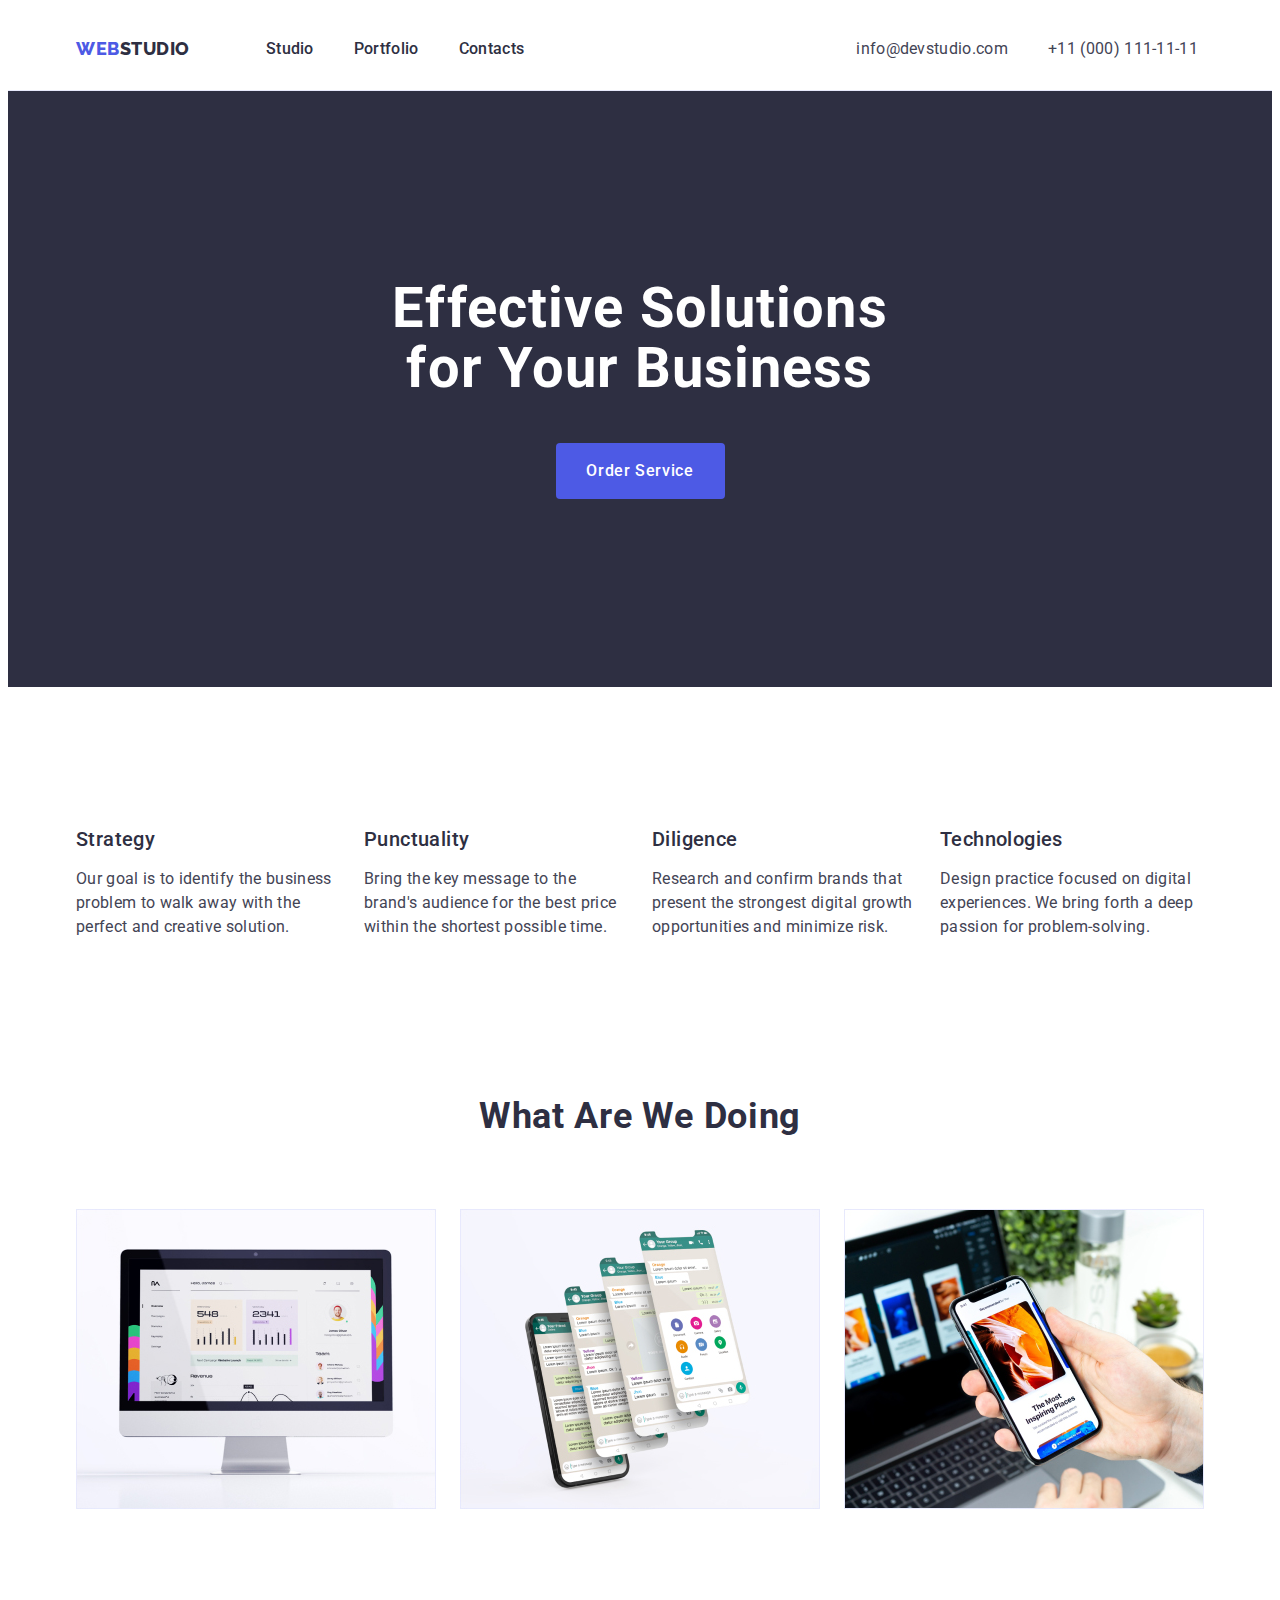
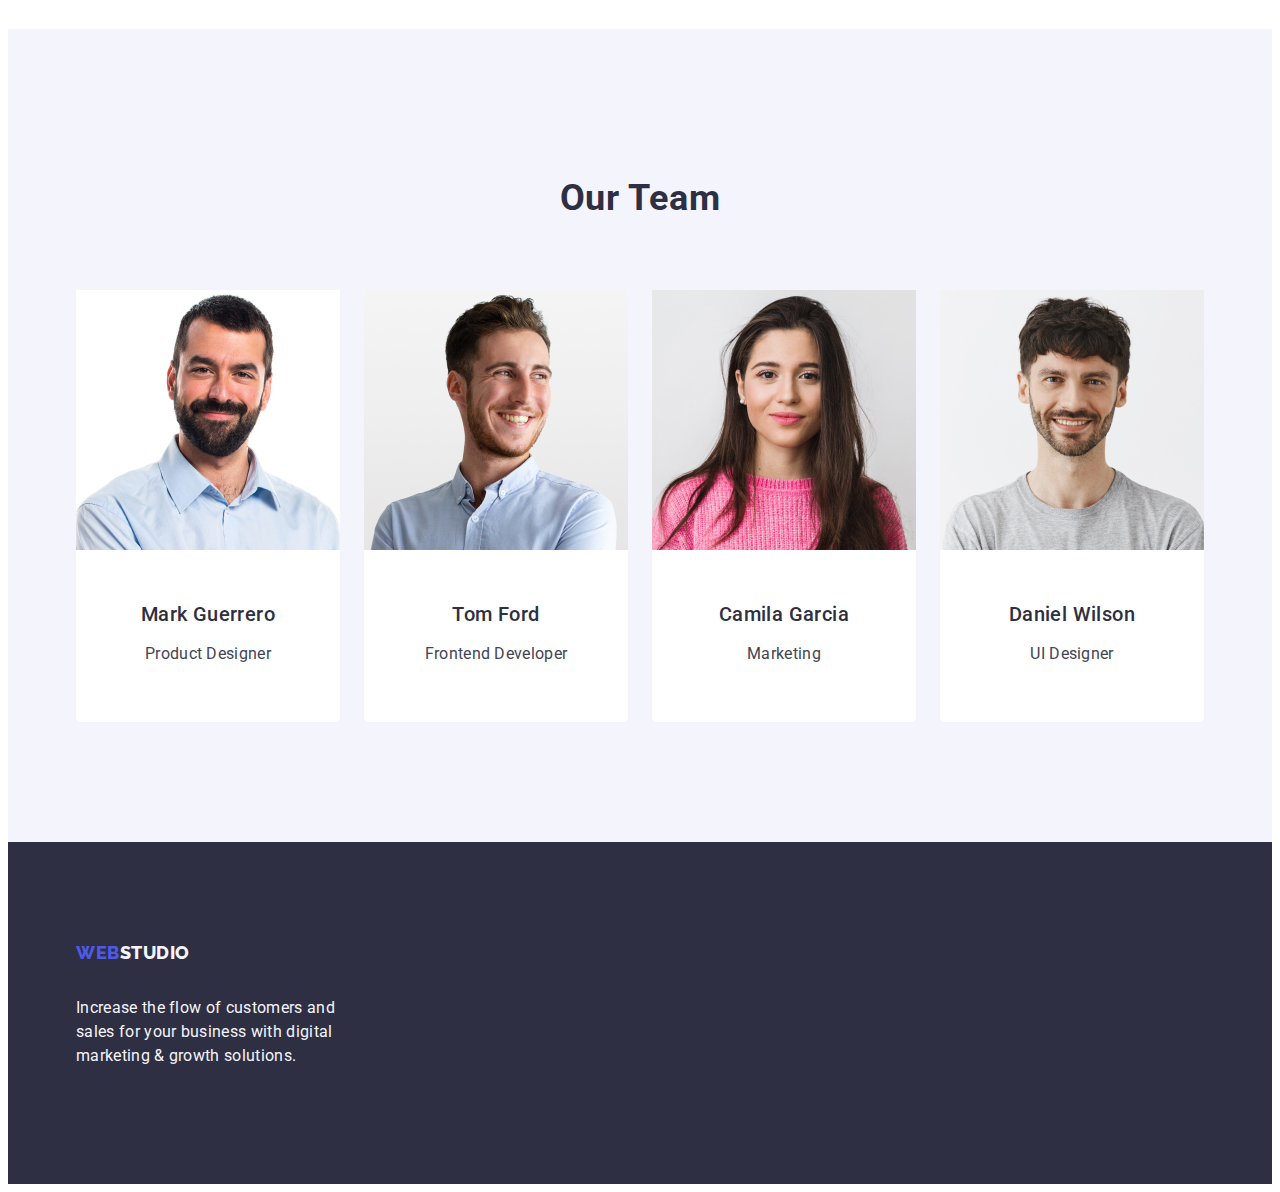
==== index.html @ da015b09 "go" ====
<!DOCTYPE html>
<html lang="en">
  <head>
    <link
      rel="stylesheet"
      href="https://cdnjs.cloudflare.com/ajax/libs/modern-normalize/2.0.0/modern-normalize.min.css"
      integrity="sha512-4xo8blKMVCiXpTaLzQSLSw3KFOVPWhm/TRtuPVc4WG6kUgjH6J03IBuG7JZPkcWMxJ5huwaBpOpnwYElP/m6wg=="
      crossorigin="anonymous"
      referrerpolicy="no-referrer"
    />
    <link rel="preconnect" href="https://fonts.googleapis.com" />
    <link rel="preconnect" href="https://fonts.gstatic.com" crossorigin />
    <link
      href="https://fonts.googleapis.com/css2?family=Raleway:wght@800&family=Roboto:ital,wght@0,100;0,300;0,400;0,500;0,700;0,900;1,100;1,300;1,400;1,500;1,700;1,900&display=swap"
      rel="stylesheet"
    />
    <meta charset="UTF-8" />
    <meta name="viewport" content="width=device-width, initial-scale=1.0" />
    <title>WebStudio</title>
    <link rel="stylesheet" href="./css/styles.css" />
  </head>
  <body>
    <header class="container-header">
      <div class="container-header-div container">
        <nav class="container-title-header list">
          <a
            class="container-link-a link-a link"
            href="./index.html"
            title="WebStudio"
            >Web<span class="link-s">Studio</span></a
          >
          <ul class="container-link-header list">
            <li class="container-link-s link-s">
              <a class="list-s link" href="./index.html">Studio</a>
            </li>
            <li class="container-link-s link-s">
              <a class="list-s link" href="./portfolio.html">Portfolio</a>
            </li>
            <li class="container-link-s link-s">
              <a class="list-s link" href="">Contacts</a>
            </li>
          </ul>
        </nav>
        <address class="contacts">
          <ul class="container-address list">
            <li class="container-contacts">
              <a class="contacts link" href="mailto:info@devstudio.com"
                >info@devstudio.com</a
              >
            </li>
            <li class="container-contacts">
              <a class="contacts link" href="tel:+110001111111"
                >+11 (000) 111-11-11</a
              >
            </li>
          </ul>
        </address>
      </div>
    </header>

    <main>
      <section class="container-slogan-section">
        <div class="container-slogan container">
          <h1 class="container-slogan-text heading">
            Effective Solutions for Your Business
          </h1>
          <button class="container-button button-index" type="button">
            Order Service
          </button>
        </div>
      </section>
      <section class="container-advantages">
        <div class="container">
          <h2 class="title-h visually-hidden">advantages</h2>
          <ul class="container-list list">
            <li class="container-list-li text">
              <h3 class="container-list-title title-h">Strategy</h3>
              <p class="container-list-title text">
                Our goal is to identify the business problem to walk away with
                the perfect and creative solution.
              </p>
            </li>
            <li class="container-list-li text">
              <h3 class="container-list-title title-h">Punctuality</h3>
              <p class="container-list-title text">
                Bring the key message to the brand's audience for the best price
                within the shortest possible time.
              </p>
            </li>
            <li class="container-list-li text">
              <h3 class="container-list-title title-h">Diligence</h3>
              <p class="container-list-title text">
                Research and confirm brands that present the strongest digital
                growth opportunities and minimize risk.
              </p>
            </li>
            <li class="container-list-li text">
              <h3 class="container-list-title title-h">Technologies</h3>
              <p class="container-list-title text">
                Design practice focused on digital experiences. We bring forth a
                deep passion for problem-solving.
              </p>
            </li>
          </ul>
        </div>
      </section>

      <section class="container-doing">
        <div class="container">
          <h2 class="container-caption caption">What are we doing</h2>
          <ul class="container-img list">
            <li class="mini-container-img">
              <img
                src="./images/img-1.jpg"
                alt="graphics computer"
                width="360"
                height="300"
              />
            </li>
            <li class="mini-container-img">
              <img
                src="./images/img-2.jpg"
                alt="messages"
                width="360"
                height="300"
              />
            </li>
            <li class="mini-container-img">
              <img
                src="./images/img-3.jpg"
                alt="the most inspiring places"
                width="360"
                height="300"
              />
            </li>
          </ul>
        </div>
      </section>

      <section class="container-our-teame our-team">
        <div class="container">
          <h2 class="container-caption-team caption">Our Team</h2>
          <ul class="container-img-our-team list">
            <li class="container-pic pic">
              <img
                src="./images/img11.jpg"
                alt="Mark Guerrero
                Product Designer"
                width="264"
                height="260"
              />
              <div class="container-name-work">
                <h3 class="title-h">Mark Guerrero</h3>
                <p class="text">Product Designer</p>
              </div>
            </li>
            <li class="container-pic pic">
              <img
                src="./images/img22.jpg"
                alt="Tom Ford
                Frontend Developer"
                width="264"
                height="260"
              />
              <div class="container-name-work">
                <h3 class="title-h">Tom Ford</h3>
                <p class="text">Frontend Developer</p>
              </div>
            </li>
            <li class="container-pic pic">
              <img
                src="./images/img33.jpg"
                alt="Camila Garcia
                Marketing"
                width="264"
                height="260"
              />
              <div class="container-name-work">
                <h3 class="title-h">Camila Garcia</h3>
                <p class="text">Marketing</p>
              </div>
            </li>
            <li class="container-pic pic">
              <img
                src="./images/img44.jpg"
                alt="Daniel Wilson
                  UI Designer"
                width="264"
                height="260"
              />
              <div class="container-name-work">
                <h3 class="title-h">Daniel Wilson</h3>
                <p class="text">UI Designer</p>
              </div>
            </li>
          </ul>
        </div>
      </section>
    </main>

    <footer class="container-footer footer">
      <div class="container">
        <a
          class="container-footer-title link-a link"
          href="./index.html"
          title="WebStudio"
          >Web<span class="link-footer">Studio</span></a
        >
        <p class="container-footer-text footer-text">
          Increase the flow of customers and sales for your business with
          digital marketing & growth solutions.
        </p>
      </div>
    </footer>
  </body>
</html>
---- css/styles.css ----
*,
*::before,
*::after {
  box-sizing: border-box;
}

:root {
  --brand-color: #404bbf;
  --primary-white-color: #ffffff;
  --body-color: #434455;
  --classic-background-color: #f4f4fd;
  --footer-color: #2e2f42;
  --button-color: #4d5ae5;
}
body {
  --primary-font: "Roboto", sans-serif;
  --title-font: "Raleway", sans-serif;
  color: var(--body-color);
  background-color: var(--primary-white-color);
  font-family: var(--primary-font);
}
.visually-hidden {
  position: absolute;
  width: 1px;
  height: 1px;
  margin: -1px;
  border: 0;
  padding: 0;
  white-space: nowrap;
  clip-path: inset(100%);
  clip: rect(0 0 0 0);
  overflow: hidden;
}
.heading .title-h .text .caption .footer-text {
  margin: 0;
}
.list {
  margin: 0;
  padding-left: 0;
  display: flex;
}
img {
  display: block;
  max-width: 100%;
  height: auto;
}
.container {
  max-width: 1158px;
  padding: 0 15px;
  margin: 0 auto;
}
/* HEADER */

.container-header {
  border-bottom: 1px solid #e7e9fc;
}

.container-header-div {
  display: flex;
  align-items: center;
  width: 1158px;
  margin: 0 auto;
  padding: 0 15px;
}

.container-link-header {
  display: flex;
  justify-content: space-between;
  gap: 40px;
}

.container-link-s {
  padding: 24px 0;
  display: flex;
  gap: 40px;
}

.container-title-header {
  display: flex;
  padding: 5px 0;
  align-items: center;
  margin-right: 332px;
}

.container-link-a {
  margin-right: 76px;
}

.container-contacts {
}

.container-address {
  display: flex;
  gap: 40px;
}

.list {
  list-style: none;
}
.link {
  text-decoration: none;
}
.link-a {
  font-family: var(--title-font);
  color: var(--button-color);
  font-size: 18px;
  font-weight: 800;
  letter-spacing: 0.03em;
  line-height: 1.17;
  text-transform: uppercase;
}

.link-s {
  color: var(--footer-color);
  font-size: 18px;
  font-weight: 800;
  line-height: 1.17;
  letter-spacing: 0.03em;
}

.link-a:hover {
  color: var(--brand-color);
}
.link-a:focus {
  color: var(--brand-color);
}

.list-s {
  color: var(--footer-color);
  font-size: 16px;
  font-weight: 500;
  line-height: 1.5;
  letter-spacing: 0.02em;
}
.list-s:hover {
  color: var(--brand-color);
  text-decoration: underline;
}
.list-s:focus {
  color: var(--brand-color);
}
.list-s:active {
  color: var(--brand-color);
  text-decoration: underline;
}
.contacts {
  color: var(--body-color);
  font-size: 16px;
  line-height: 24px;
  letter-spacing: 0.02em;
  font-style: normal;
  list-style: none;
}
.contacts-num {
  color: var(--body-color);
  font-size: 16px;
  font-weight: 400;
  line-height: 24px;
  letter-spacing: 0.02em;
  font-style: normal;
  list-style: none;
}
.contacts:hover {
  color: var(--brand-color);
}
.contacts:focus {
  color: var(--brand-color);
}
.contacts:active {
  color: var(--brand-color);
}
/* MAIN */

.container-slogan {
  min-width: 496px;
}
.container-slogan-section {
  align-items: center;
  padding: 188px 0;
  background-color: var(--footer-color);
}

.container-slogan-text {
  max-width: 496px;
  margin: 0 auto 44px auto;
}

.container-button {
  display: block;
  min-width: 169px;
  height: 56px;
  border: none;
  border-radius: 4px;
  align-items: center;
  margin: 0 auto;
}

.container-advantages {
  padding: 120px 0;
}

.container-list {
  display: flex;
  gap: 24px;
  width: calc((100% - 72px) / 4);
}
.container-list-title {
  margin-bottom: 8px;
  align-items: center;
}
.container-list-li {
  flex-direction: row;
  min-width: 264px;
  width: calc((100% - 72px) / 4);
}

.container-doing {
  padding-bottom: 120px;
}
.container-caption {
  margin-bottom: 72px;
}
.container-img {
  gap: 24px;
}
.mini-container-img {
  width: calc((100% - 48px) / 3);
}
.container-our-teame {
  padding: 120px 0;
}
.container-caption-team {
  margin-bottom: 72px;
}
.container-img-our-team {
  gap: 24px;
}
.container-pic {
  width: calc((100% - 72px) / 4);
  border-radius: 0px 0px 4px 4px;
}
.container-name-work {
  padding: 32px 0;
  text-align: center;
  margin-bottom: 8px;
}

.container-section-portfolio {
  padding: 96px 0 120px 0;
}

.container-button-portfolio {
  display: flex;
  justify-content: center;
  gap: 24px;
  margin-bottom: 72px;
}
.mini-container-button-portfolio {
  padding: 12px 24px;
  border: 1px solid #e7e9fc;
  border-radius: 4px;
}
.mini-container-button-portfolio:hover {
  border: 1px solid transparent;
}
.mini-container-button-portfolio:focus {
  border: 1px solid transparent;
}

.container-pic-portfolio {
  flex-wrap: wrap;
  column-gap: 24px; 
  row-gap: 48px;
}

.container-img-portfolio {
  width: calc((100% - 48px) / 3);
}
.mini-container-img-portfolio {
  padding: 32px 16px;
  border: 1px solid #e7e9fc; 
  border-top: none;
  margin-bottom: 8px;
}

.heading {
  color: var(--primary-white-color);
  font-size: 56px;
  font-weight: 700;
  line-height: 1.07;
  letter-spacing: 0.02em;
  text-align: center;
}

.button-index {
  font-family: var(--primary-font);
  background-color: var(--button-color);
  color: #ffffff;
  font-size: 16px;
  font-weight: 500;
  line-height: 24px;
  letter-spacing: 0.04em;
  cursor: pointer;
}
.button-index:hover {
  background-color: var(--brand-color);
}
.button-index:focus {
  background-color: var(--brand-color);
}
.title-h {
  font-size: 20px;
  font-weight: 500;
  line-height: 1.2;
  letter-spacing: 0.02em;
  margin-bottom: 8px;
  color: var(--footer-color);
}
.caption {
  color: var(--footer-color);
  font-size: 36px;
  font-weight: 700;
  line-height: 1.11;
  letter-spacing: 0.02em;
  text-align: center;
  text-transform: capitalize;
}
.text {
  color: var(--body-color);
  font-size: 16px;
  line-height: 1.5;
  letter-spacing: 0.02em;
}
.our-team {
  background-color: var(--classic-background-color);
}
.pic {
  background-color: var(--primary-white-color);
}

.button-portfolio {
  border: 1px;
  font-size: 16px;
  font-weight: 500;
  line-height: 1.5;
  letter-spacing: 0.04em;
  text-align: center;
  color: var(--button-color);
  background-color: var(--classic-background-color);
  cursor: pointer;
  font-family: var(--primary-font);
}
.button-portfolio:hover {
  color: var(--primary-white-color);
  background-color: var(--brand-color);
}
.button-portfolio:focus {
  color: var(--primary-white-color);
  background-color: var(--brand-color);
}

/* FOTTER */

.container-footer {
  padding: 100px 0;
}
.container-footer-title {
  display: inline-block;
  margin-bottom: 16px;
}
.container-footer-text {
  max-width: 264px;
}

.link-footer {
  color: var(--classic-background-color);
  font-size: 18px;
  font-weight: 800;
  line-height: 1.17;
  letter-spacing: 0.03em;
  text-transform: uppercase;
}
.footer-text {
  color: var(--classic-background-color);
  line-height: 1.5;
  letter-spacing: 0.02em;
}
.footer {
  background-color: var(--footer-color);
}
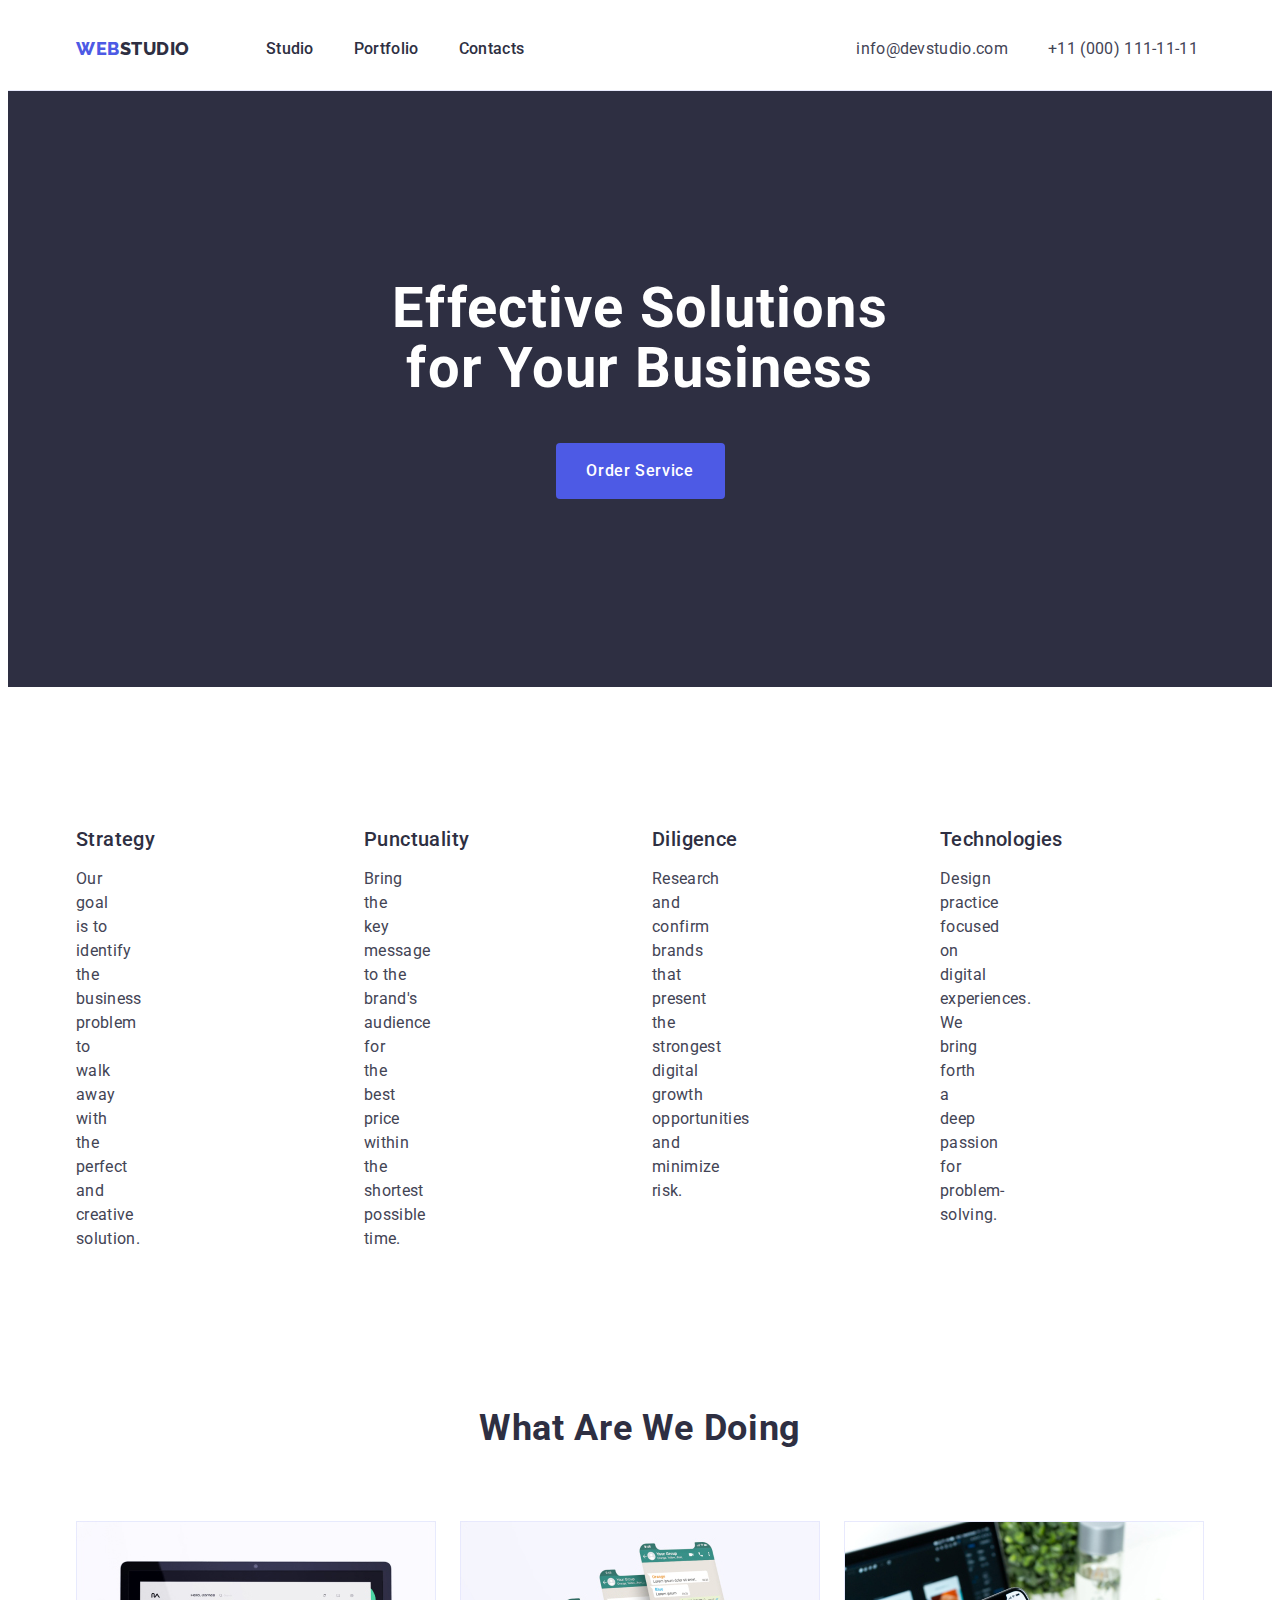
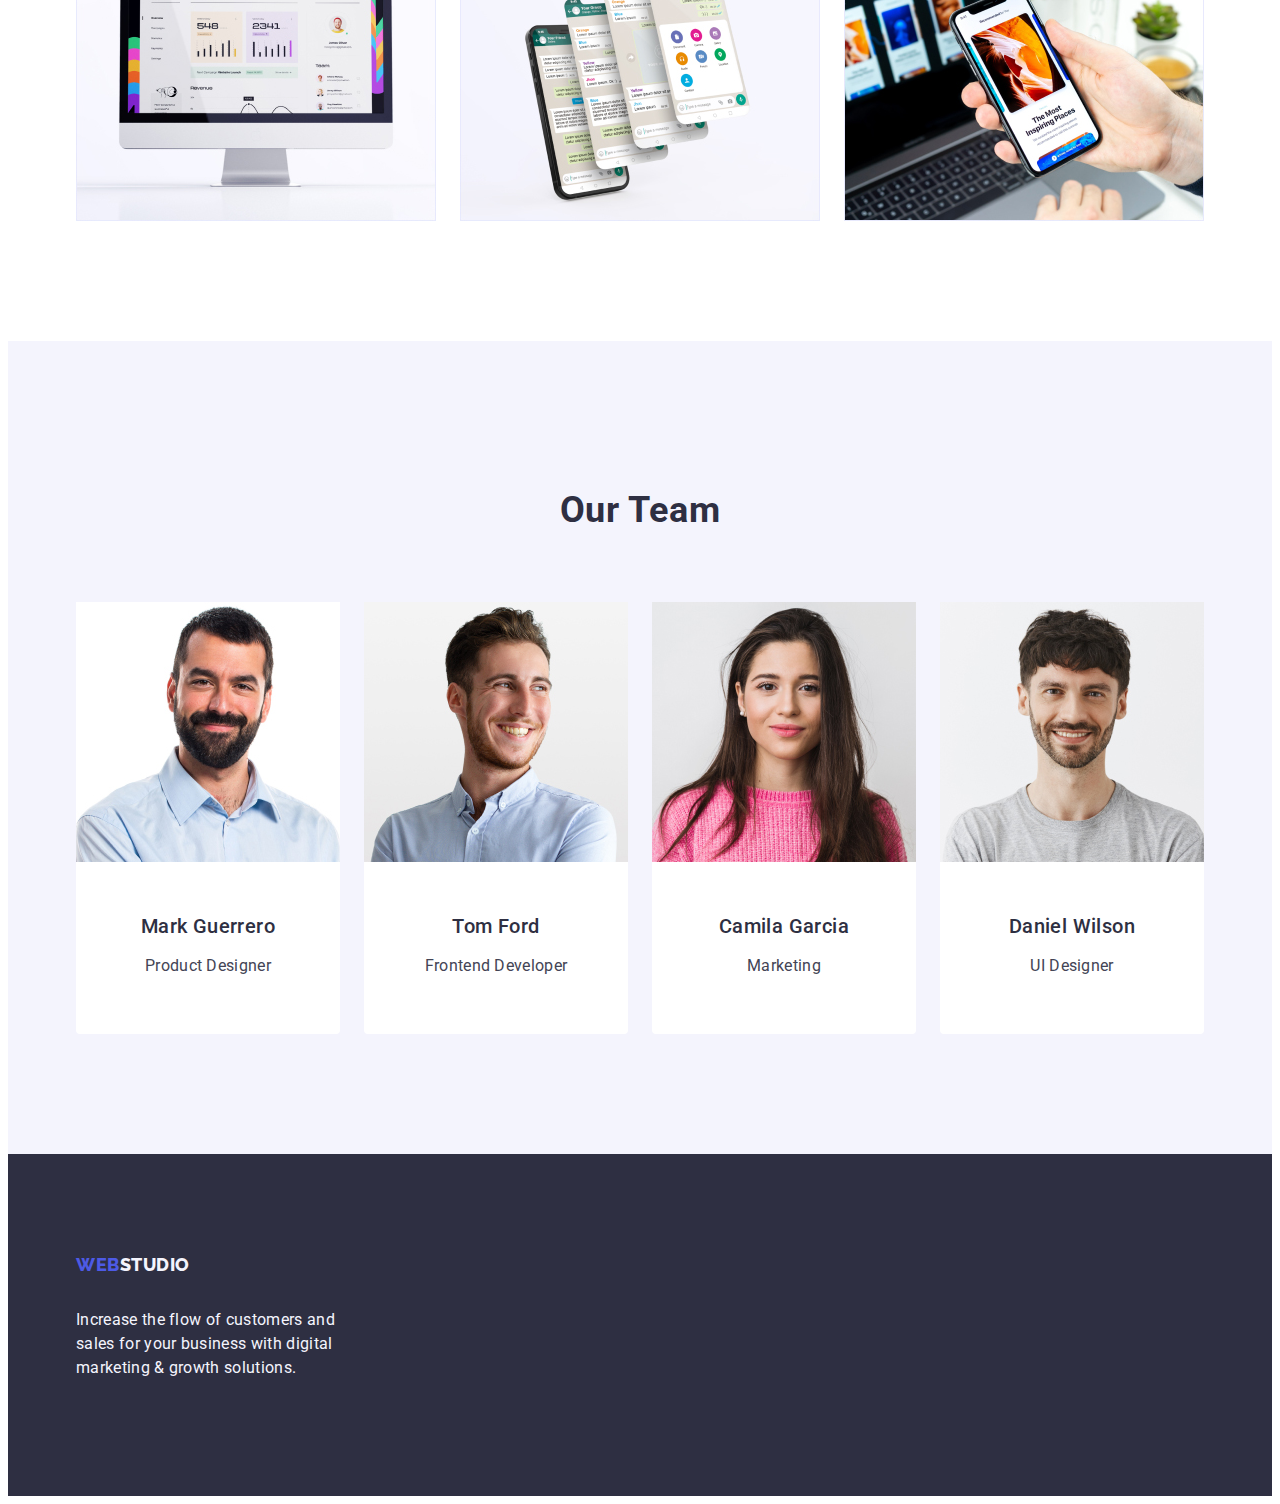
==== commit e7ca65b8: "go" ====
--- a/index.html
+++ b/index.html
@@ -71,7 +71,7 @@
       </section>
       <section class="container-advantages">
         <div class="container">
-          <h2 class="title-h visually-hidden">advantages</h2>
+          <h2 class="visually-hidden title-h">advantages</h2>
           <ul class="container-list list">
             <li class="container-list-li text">
               <h3 class="container-list-title title-h">Strategy</h3>
--- a/css/styles.css
+++ b/css/styles.css
@@ -11,6 +11,7 @@
   --classic-background-color: #f4f4fd;
   --footer-color: #2e2f42;
   --button-color: #4d5ae5;
+  --border: 1px solid #e7e9fc;
 }
 body {
   --primary-font: "Roboto", sans-serif;
@@ -70,7 +71,7 @@
 }
 
 .container-link-s {
-  padding: 24px 0;
+  padding: 24px 0 24px;
   display: flex;
   gap: 40px;
 }
@@ -207,6 +208,7 @@
 .container-list-title {
   margin-bottom: 8px;
   align-items: center;
+  width: calc((100% - 72px) / 4);
 }
 .container-list-li {
   flex-direction: row;
@@ -257,7 +259,7 @@
 }
 .mini-container-button-portfolio {
   padding: 12px 24px;
-  border: 1px solid #e7e9fc;
+  border: var(--border);
   border-radius: 4px;
 }
 .mini-container-button-portfolio:hover {
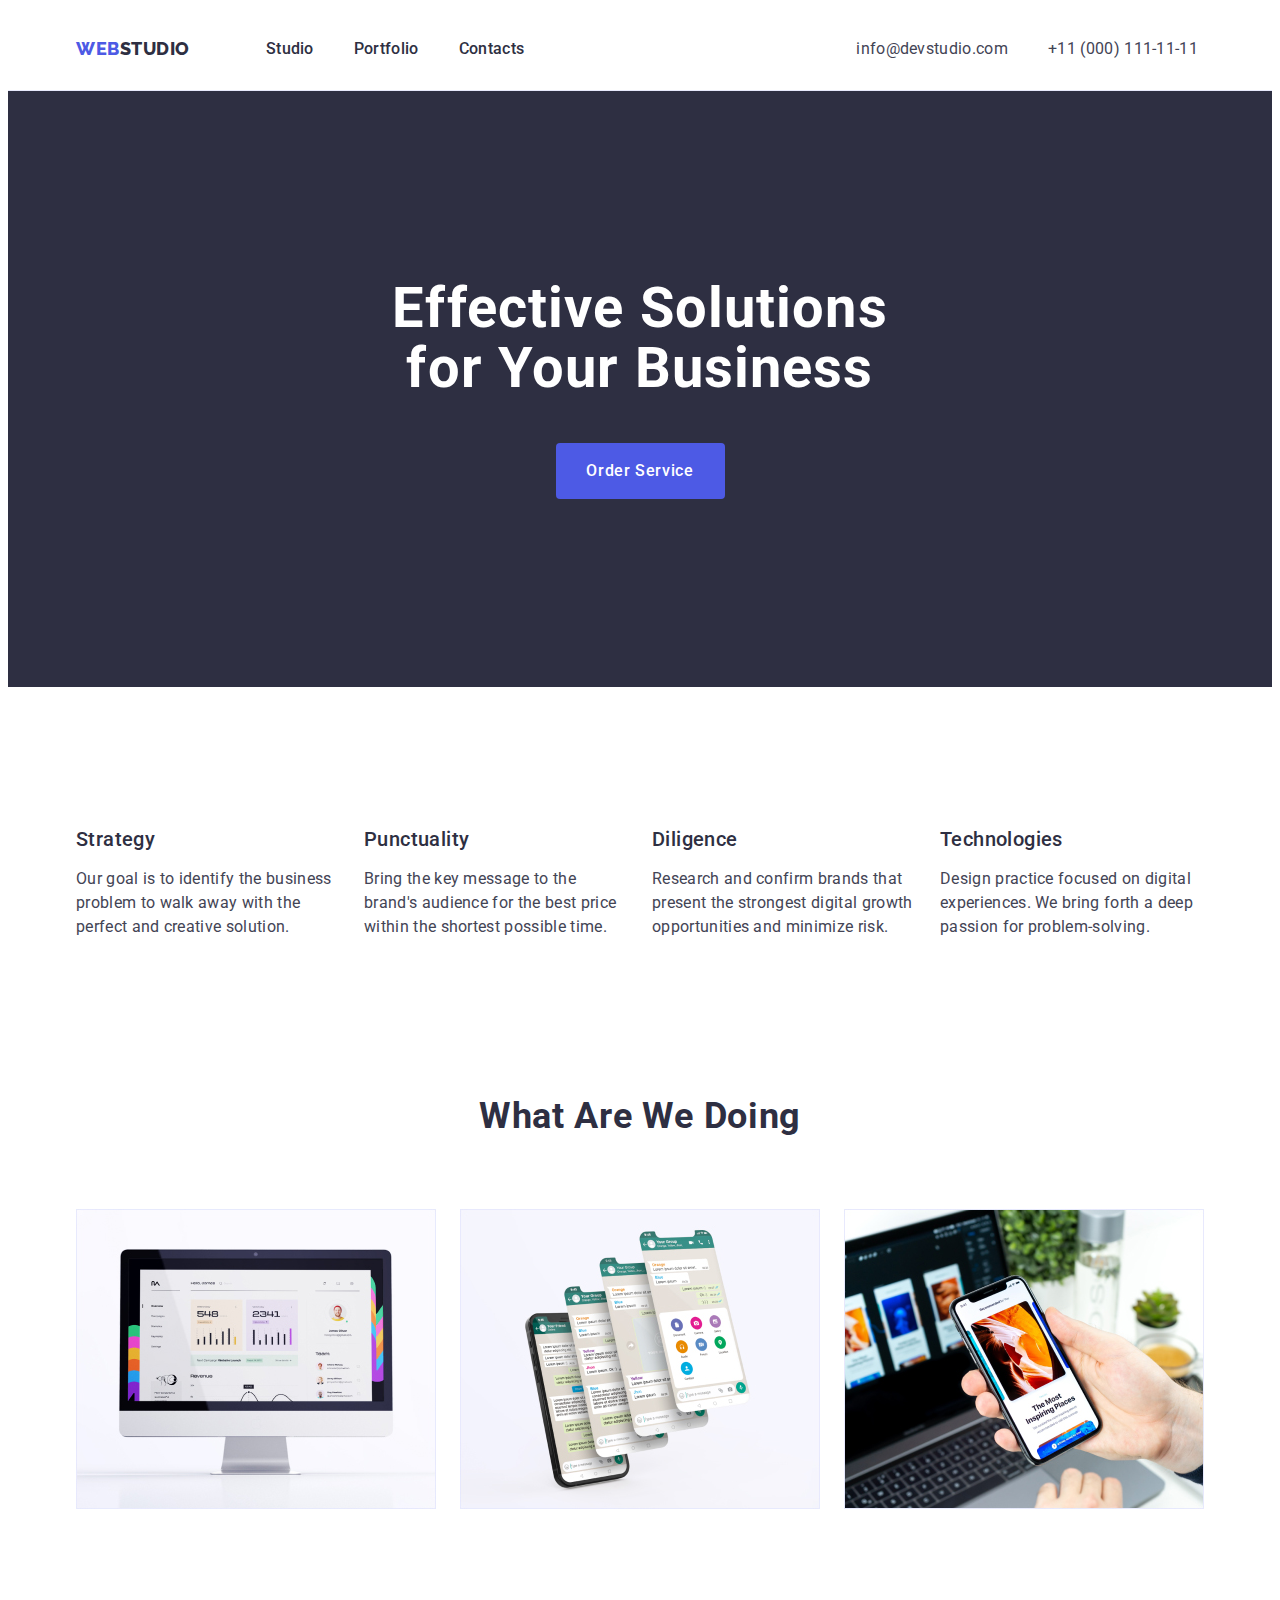
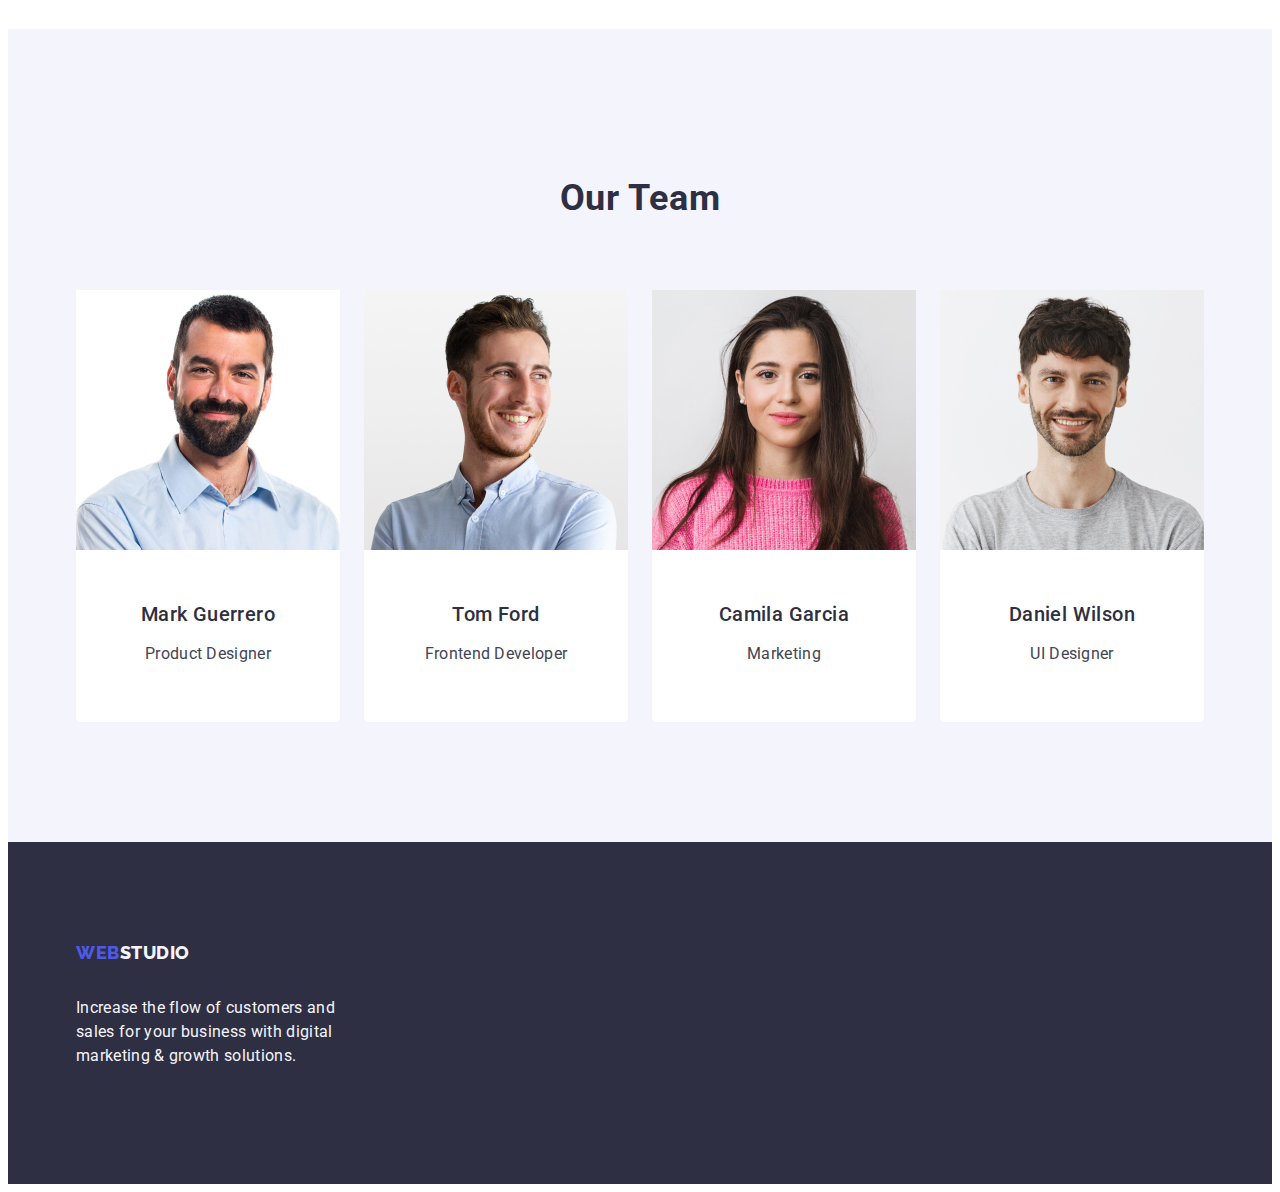
==== commit a1cdc223: "go" ====
--- a/index.html
+++ b/index.html
@@ -71,7 +71,7 @@
       </section>
       <section class="container-advantages">
         <div class="container">
-          <h2 class="visually-hidden title-h">advantages</h2>
+          <h2 class="visually-hidden">advantages</h2>
           <ul class="container-list list">
             <li class="container-list-li text">
               <h3 class="container-list-title title-h">Strategy</h3>
--- a/css/styles.css
+++ b/css/styles.css
@@ -12,6 +12,7 @@
   --footer-color: #2e2f42;
   --button-color: #4d5ae5;
   --border: 1px solid #e7e9fc;
+  --border-hover: 1px solid transparent;
 }
 body {
   --primary-font: "Roboto", sans-serif;
@@ -71,7 +72,6 @@
 }
 
 .container-link-s {
-  padding: 24px 0 24px;
   display: flex;
   gap: 40px;
 }
@@ -132,6 +132,8 @@
   font-weight: 500;
   line-height: 1.5;
   letter-spacing: 0.02em;
+
+  padding: 24px 0;
 }
 .list-s:hover {
   color: var(--brand-color);
@@ -201,14 +203,12 @@
 }
 
 .container-list {
-  display: flex;
   gap: 24px;
   width: calc((100% - 72px) / 4);
 }
 .container-list-title {
   margin-bottom: 8px;
   align-items: center;
-  width: calc((100% - 72px) / 4);
 }
 .container-list-li {
   flex-direction: row;
@@ -259,14 +259,12 @@
 }
 .mini-container-button-portfolio {
   padding: 12px 24px;
-  border: var(--border);
-  border-radius: 4px;
 }
 .mini-container-button-portfolio:hover {
-  border: 1px solid transparent;
+  border: var(--border-hover);
 }
 .mini-container-button-portfolio:focus {
-  border: 1px solid transparent;
+  border: var(--border-hover);
 }
 
 .container-pic-portfolio {
@@ -351,6 +349,9 @@
   background-color: var(--classic-background-color);
   cursor: pointer;
   font-family: var(--primary-font);
+
+  border: var(--border);
+  border-radius: 4px;
 }
 .button-portfolio:hover {
   color: var(--primary-white-color);
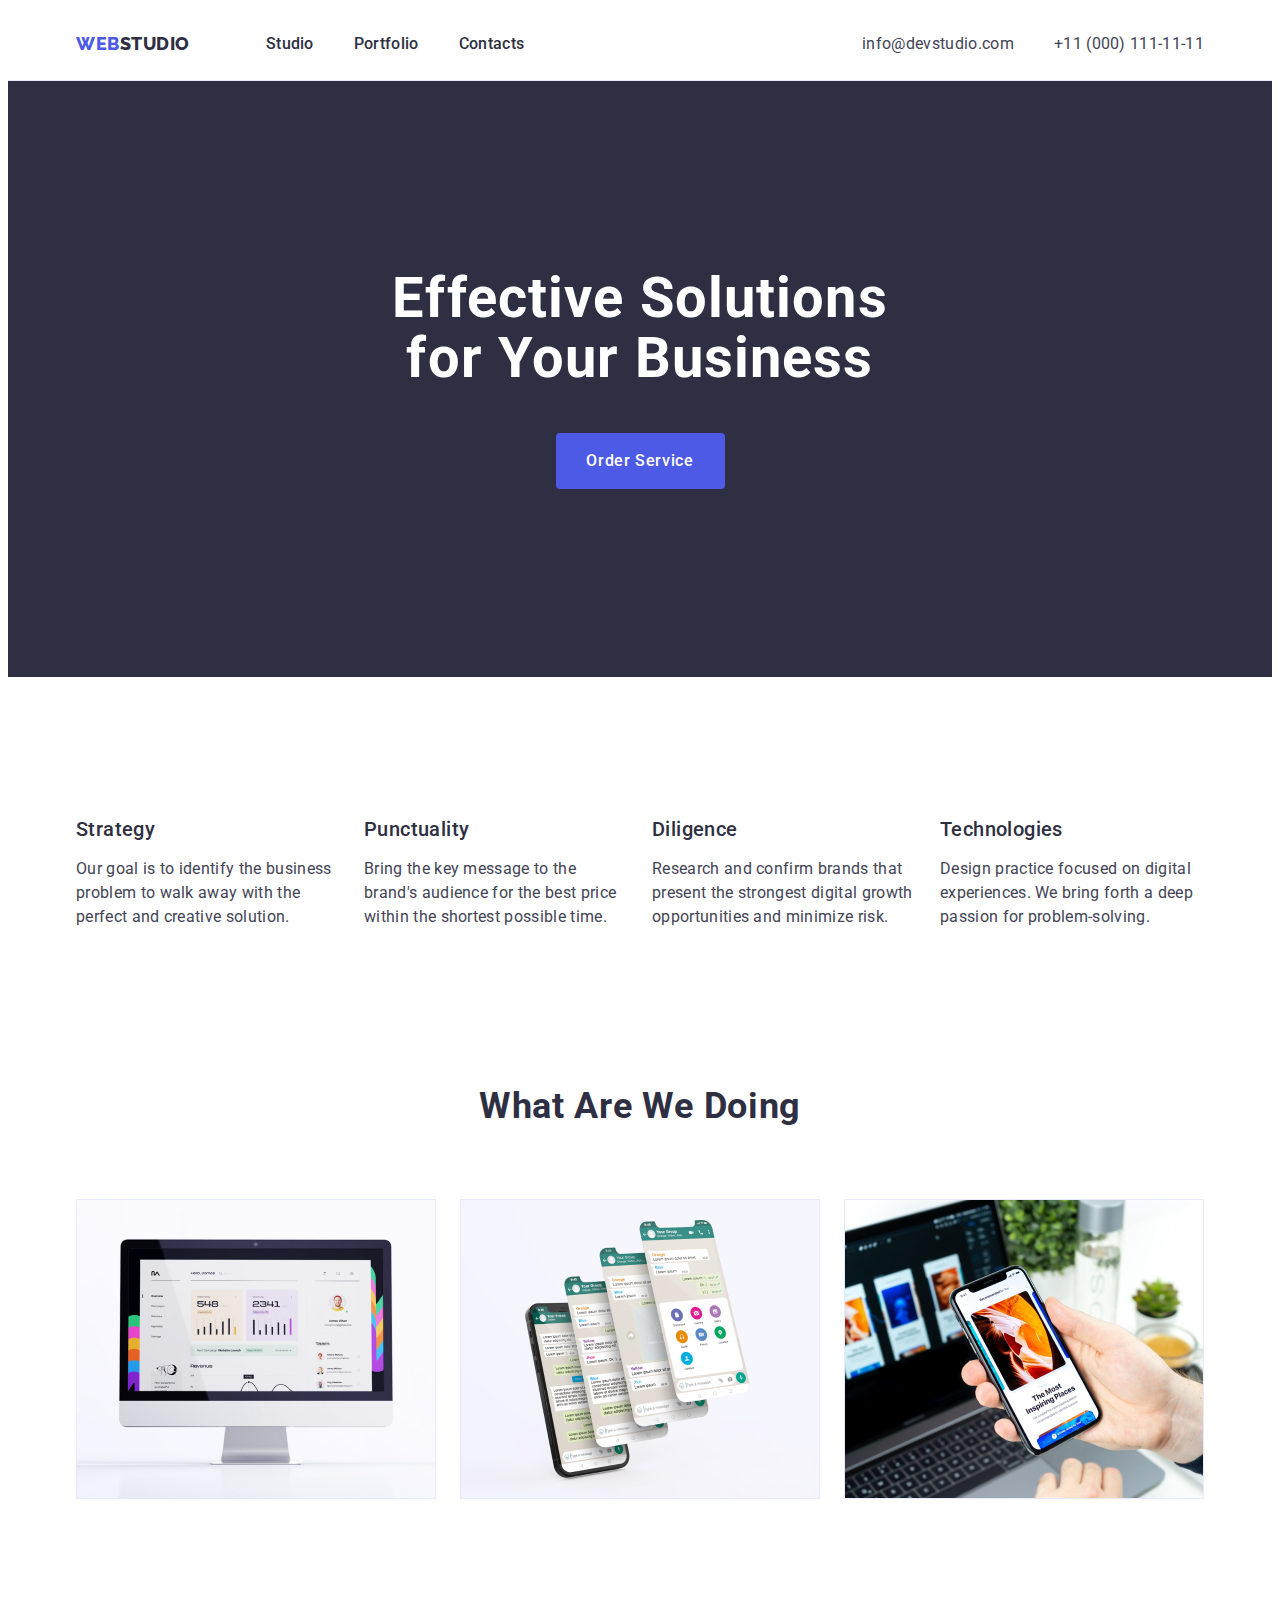
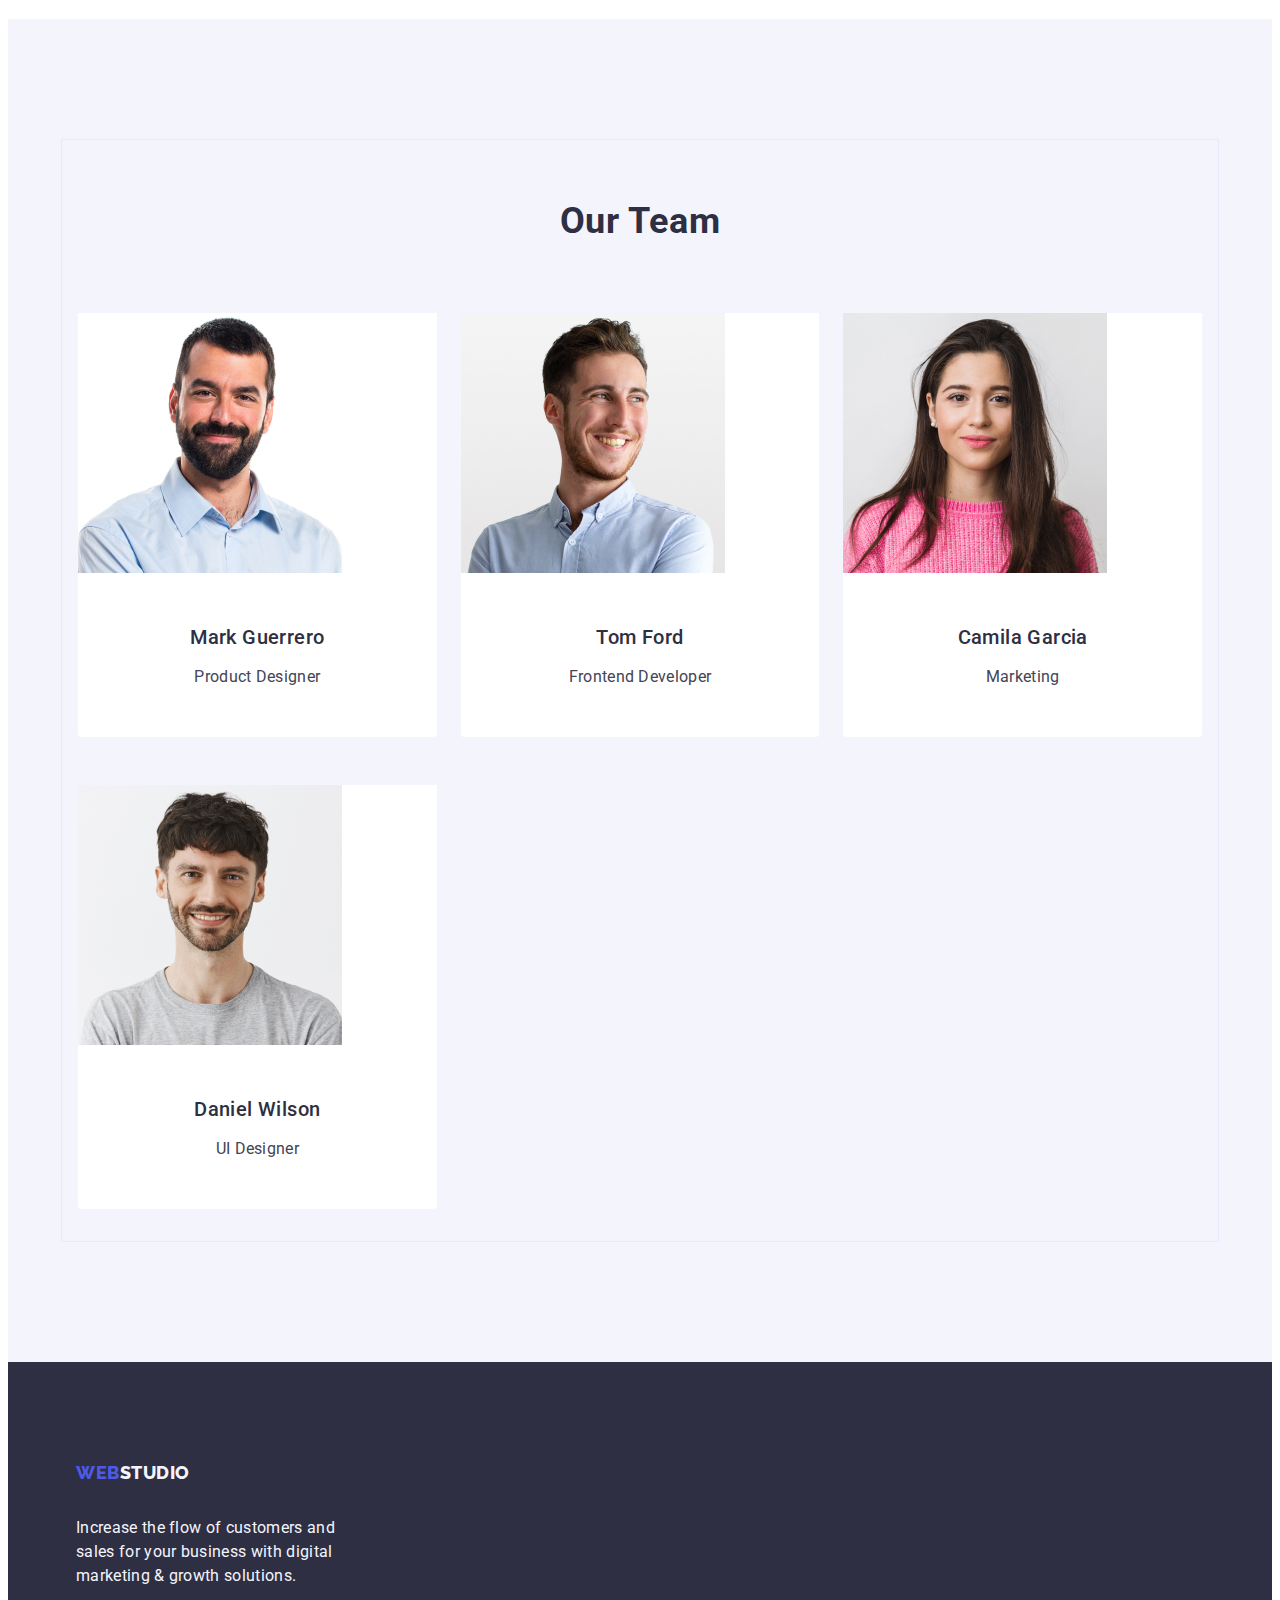
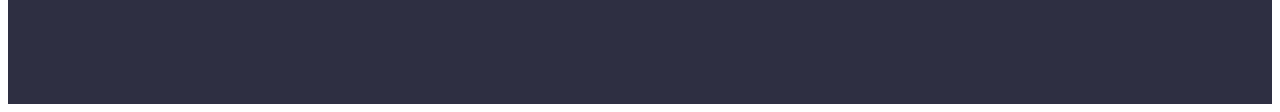
==== commit fc63bf23: "go" ====
--- a/index.html
+++ b/index.html
@@ -24,20 +24,20 @@
       <div class="container-header-div container">
         <nav class="container-title-header list">
           <a
-            class="container-link-a link-a link"
+            class="container-link-header-logo link-header-logo link"
             href="./index.html"
             title="WebStudio"
-            >Web<span class="link-s">Studio</span></a
+            >Web<span class="link-header">Studio</span></a
           >
           <ul class="container-link-header list">
-            <li class="container-link-s link-s">
-              <a class="list-s link" href="./index.html">Studio</a>
-            </li>
-            <li class="container-link-s link-s">
-              <a class="list-s link" href="./portfolio.html">Portfolio</a>
-            </li>
-            <li class="container-link-s link-s">
-              <a class="list-s link" href="">Contacts</a>
+            <li class="container-link-header-s link-header">
+              <a class="list-header link" href="./index.html">Studio</a>
+            </li>
+            <li class="container-link-header-s link-header">
+              <a class="list-header link" href="./portfolio.html">Portfolio</a>
+            </li>
+            <li class="container-link-header-s link-header">
+              <a class="list-header link" href="">Contacts</a>
             </li>
           </ul>
         </nav>
@@ -138,7 +138,7 @@
       </section>
 
       <section class="container-our-teame our-team">
-        <div class="container">
+        <div class="container-div-team container">
           <h2 class="container-caption-team caption">Our Team</h2>
           <ul class="container-img-our-team list">
             <li class="container-pic pic">
@@ -201,7 +201,7 @@
     <footer class="container-footer footer">
       <div class="container">
         <a
-          class="container-footer-title link-a link"
+          class="container-footer-title link-header-logo link"
           href="./index.html"
           title="WebStudio"
           >Web<span class="link-footer">Studio</span></a
--- a/css/styles.css
+++ b/css/styles.css
@@ -71,23 +71,20 @@
   gap: 40px;
 }
 
-.container-link-s {
-  display: flex;
+.container-link-header-s {
   gap: 40px;
+  padding: 24px 0;
+   display: block;
 }
 
 .container-title-header {
   display: flex;
-  padding: 5px 0;
-  align-items: center;
-  margin-right: 332px;
-}
-
-.container-link-a {
+  align-items: center;
+  margin-right: auto;
+}
+
+.container-link-header-logo {
   margin-right: 76px;
-}
-
-.container-contacts {
 }
 
 .container-address {
@@ -101,7 +98,7 @@
 .link {
   text-decoration: none;
 }
-.link-a {
+.link-header-logo {
   font-family: var(--title-font);
   color: var(--button-color);
   font-size: 18px;
@@ -111,7 +108,7 @@
   text-transform: uppercase;
 }
 
-.link-s {
+.link-header {
   color: var(--footer-color);
   font-size: 18px;
   font-weight: 800;
@@ -119,14 +116,14 @@
   letter-spacing: 0.03em;
 }
 
-.link-a:hover {
-  color: var(--brand-color);
-}
-.link-a:focus {
-  color: var(--brand-color);
-}
-
-.list-s {
+.link-header-logo:hover {
+  color: var(--brand-color);
+}
+.link-header-logo:focus {
+  color: var(--brand-color);
+}
+
+.list-header {
   color: var(--footer-color);
   font-size: 16px;
   font-weight: 500;
@@ -135,16 +132,14 @@
 
   padding: 24px 0;
 }
-.list-s:hover {
-  color: var(--brand-color);
-  text-decoration: underline;
-}
-.list-s:focus {
-  color: var(--brand-color);
-}
-.list-s:active {
-  color: var(--brand-color);
-  text-decoration: underline;
+.list-header:hover {
+  color: var(--brand-color);
+}
+.list-header:focus {
+  color: var(--brand-color);
+}
+.list-header:active {
+  color: var(--brand-color);
 }
 .contacts {
   color: var(--body-color);
@@ -157,7 +152,6 @@
 .contacts-num {
   color: var(--body-color);
   font-size: 16px;
-  font-weight: 400;
   line-height: 24px;
   letter-spacing: 0.02em;
   font-style: normal;
@@ -204,7 +198,8 @@
 
 .container-list {
   gap: 24px;
-  width: calc((100% - 72px) / 4);
+  margin: 0;
+  padding: 0;
 }
 .container-list-title {
   margin-bottom: 8px;
@@ -213,7 +208,7 @@
 .container-list-li {
   flex-direction: row;
   min-width: 264px;
-  width: calc((100% - 72px) / 4);
+  flex-basis: calc((100% - 3 * 24px) / 4);
 }
 
 .container-doing {
@@ -227,6 +222,8 @@
 }
 .mini-container-img {
   width: calc((100% - 48px) / 3);
+  margin: 0;
+  padding: 0;
 }
 .container-our-teame {
   padding: 120px 0;
@@ -236,15 +233,24 @@
 }
 .container-img-our-team {
   gap: 24px;
+  flex-wrap: wrap;
+  row-gap: 48px;
 }
 .container-pic {
   width: calc((100% - 72px) / 4);
   border-radius: 0px 0px 4px 4px;
+  margin: 0;
+  width: calc((100% - 48px) / 3);
+}
+.container-div-team {
+  padding: 32px 16px;
+  border: 1px solid #e7e9fc;
 }
 .container-name-work {
   padding: 32px 0;
   text-align: center;
   margin-bottom: 8px;
+  margin: 0;
 }
 
 .container-section-portfolio {
@@ -280,7 +286,6 @@
   padding: 32px 16px;
   border: 1px solid #e7e9fc; 
   border-top: none;
-  margin-bottom: 8px;
 }
 
 .heading {
@@ -366,6 +371,7 @@
 
 .container-footer {
   padding: 100px 0;
+  margin: 0;
 }
 .container-footer-title {
   display: inline-block;
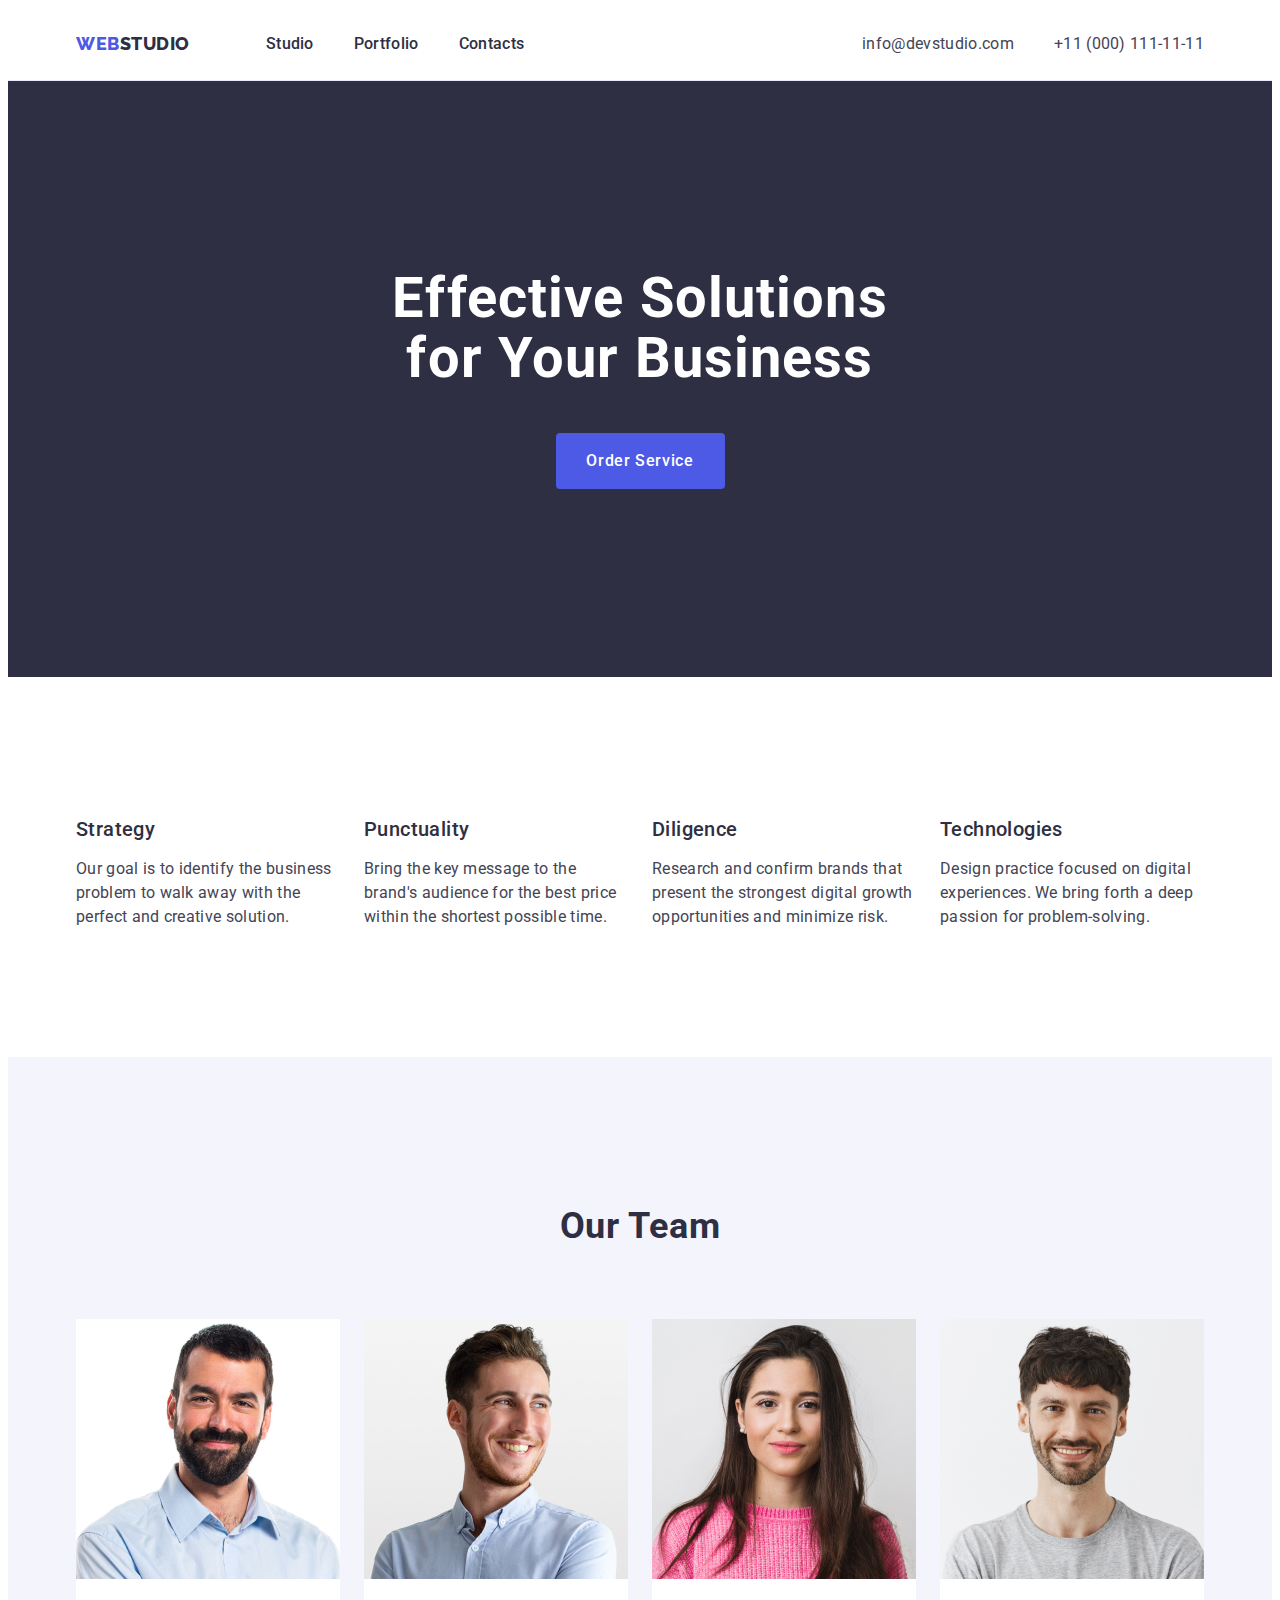
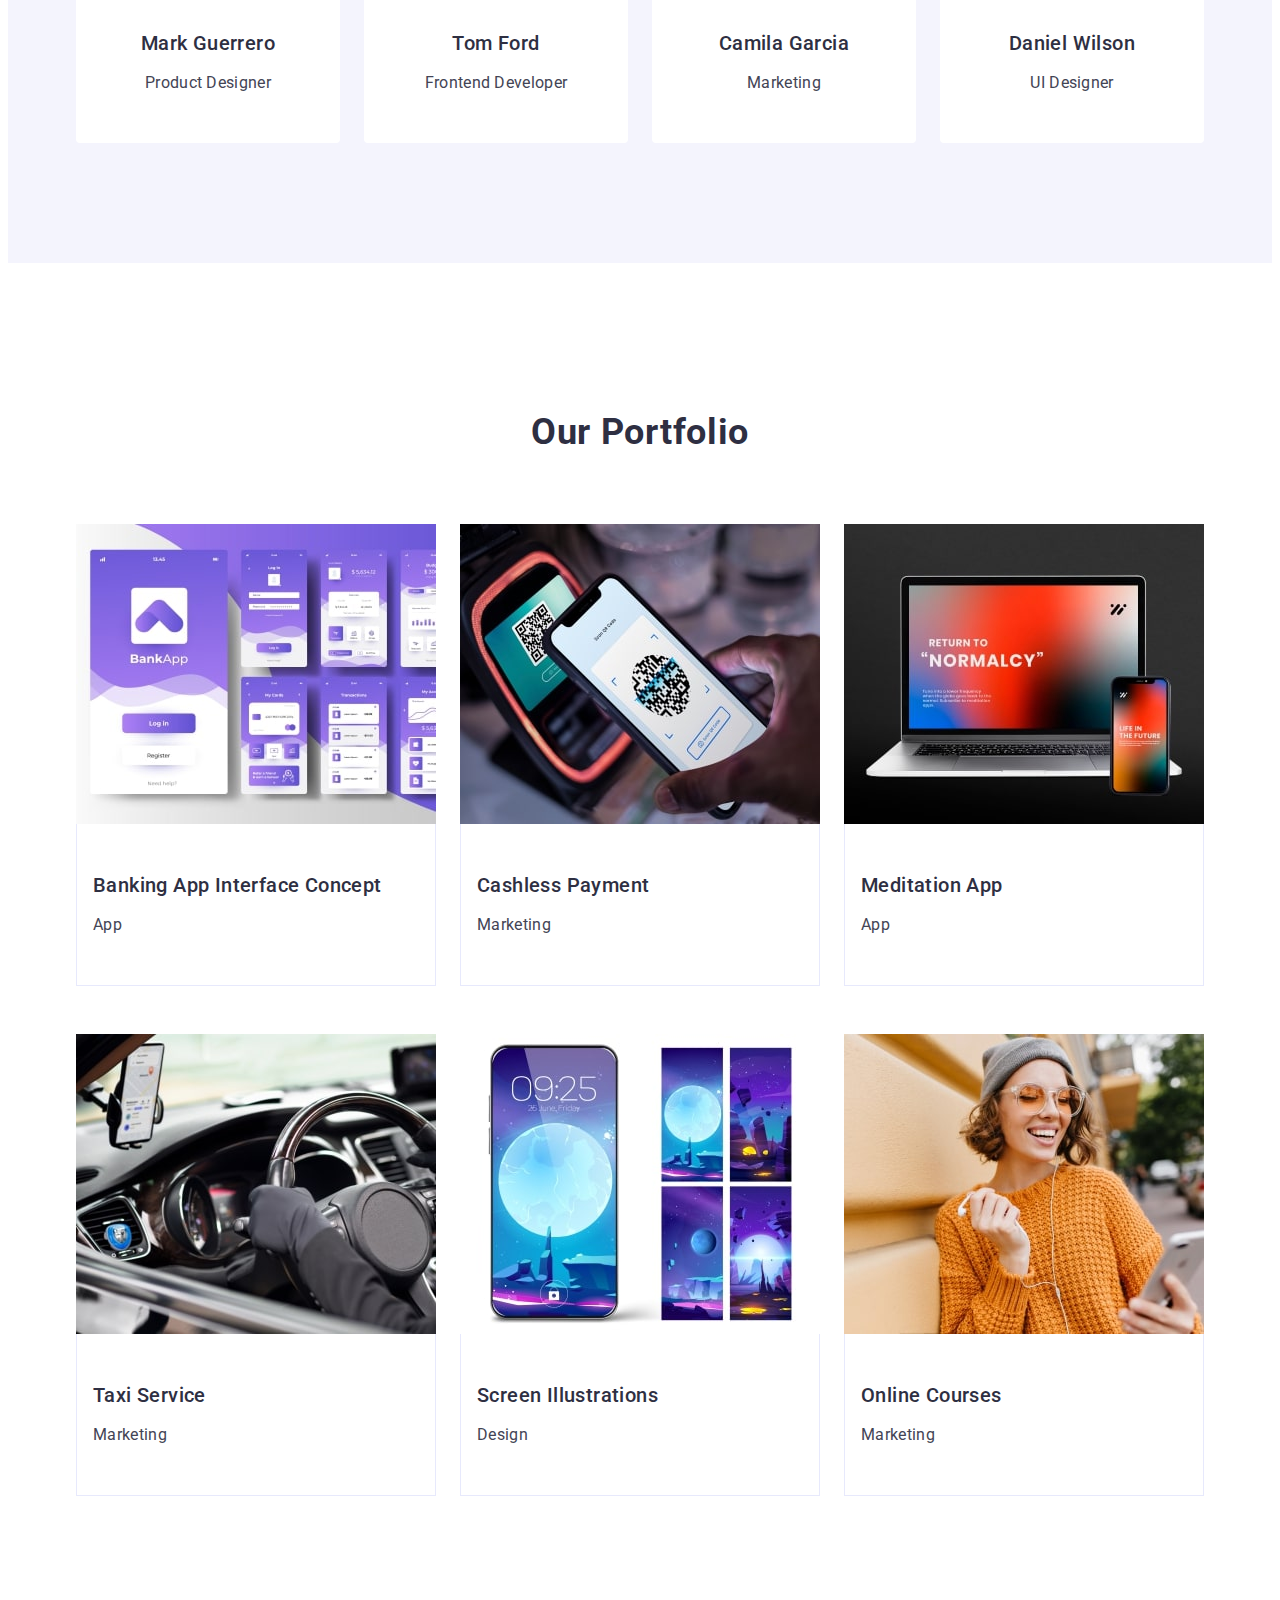
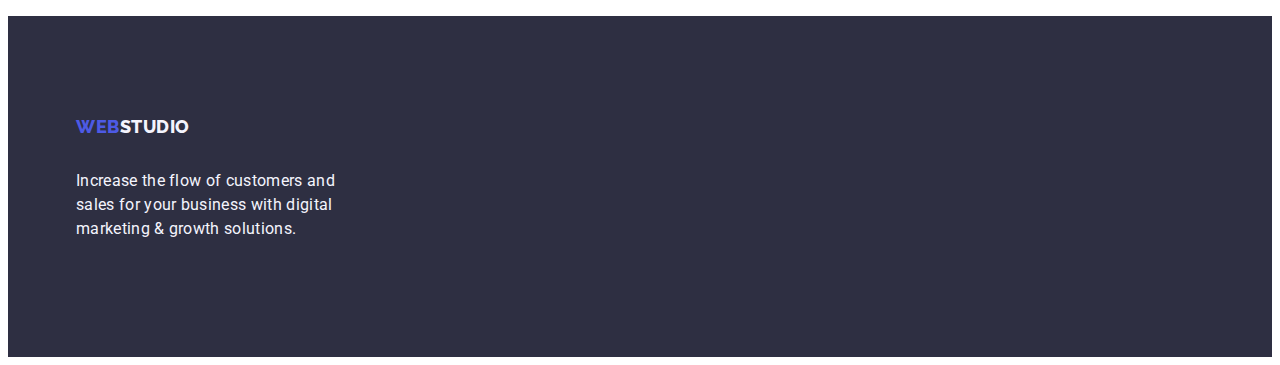
==== commit 7ac174ef: "go" ====
--- a/index.html
+++ b/index.html
@@ -105,40 +105,8 @@
         </div>
       </section>
 
-      <section class="container-doing">
+      <section class="container-our-teame our-team">
         <div class="container">
-          <h2 class="container-caption caption">What are we doing</h2>
-          <ul class="container-img list">
-            <li class="mini-container-img">
-              <img
-                src="./images/img-1.jpg"
-                alt="graphics computer"
-                width="360"
-                height="300"
-              />
-            </li>
-            <li class="mini-container-img">
-              <img
-                src="./images/img-2.jpg"
-                alt="messages"
-                width="360"
-                height="300"
-              />
-            </li>
-            <li class="mini-container-img">
-              <img
-                src="./images/img-3.jpg"
-                alt="the most inspiring places"
-                width="360"
-                height="300"
-              />
-            </li>
-          </ul>
-        </div>
-      </section>
-
-      <section class="container-our-teame our-team">
-        <div class="container-div-team container">
           <h2 class="container-caption-team caption">Our Team</h2>
           <ul class="container-img-our-team list">
             <li class="container-pic pic">
@@ -195,6 +163,104 @@
             </li>
           </ul>
         </div>
+      </section>
+
+      <section class="container-portfolio">
+        <div class="container">
+          <h2 class="container-caption-portfolio caption">Our Portfolio</h2>
+        <ul class="container-pic-portfolio list">
+          <li class="container-img-portfolio link">
+            <a class="link" href="">
+              <img
+                src="./images/img111.jpg"
+                alt="Banking App Interface Concept
+              App"
+                width="360"
+                height="300"
+              />
+              <div class="mini-container-img-portfolio">
+                <h2 class="title-h">Banking App Interface Concept</h2>
+                <p class="text">App</p>
+              </div>
+            </a>
+          </li>
+          <li class="container-img-portfolio link">
+            <a class="link" href="">
+              <img
+                src="./images/img222.jpg"
+                alt="Cashless Payment
+              Marketing"
+                width="360"
+                height="300"
+              />
+              <div class="mini-container-img-portfolio">
+                <h2 class="title-h">Cashless Payment</h2>
+                <p class="text">Marketing</p>
+              </div>
+            </a>
+          </li>
+          <li class="container-img-portfolio link">
+            <a class="link" href="">
+              <img
+                src="images/img333.jpg"
+                alt="Meditation App
+            App"
+                width="360"
+                height="300"
+              />
+              <div class="mini-container-img-portfolio">
+                <h2 class="title-h">Meditation App</h2>
+                <p class="text">App</p>
+              </div>
+            </a>
+          </li>
+          <li class="container-img-portfolio link">
+            <a class="link" href="">
+              <img
+                src="./images/img444.jpg"
+                alt="Taxi Service
+                Marketing"
+                width="360"
+                height="300"
+              />
+              <div class="mini-container-img-portfolio">
+                <h2 class="title-h">Taxi Service</h2>
+                <p class="text">Marketing</p>
+              </div>
+            </a>
+          </li>
+          <li class="container-img-portfolio link">
+            <a class="link" href="">
+              <img
+                src="./images/img555.jpg"
+                alt="Screen Illustrations
+                 Design"
+                width="360"
+                height="300"
+              />
+              <div class="mini-container-img-portfolio">
+                <h2 class="title-h">Screen Illustrations</h2>
+                <p class="text">Design</p>
+              </div>
+            </a>
+          </li>
+          <li class="container-img-portfolio link">
+            <a class="link" href="">
+              <img
+                src="./images/img666.jpg"
+                alt="Online Courses
+                 Marketing"
+                width="360"
+                height="300"
+              />
+              <div class="mini-container-img-portfolio">
+                <h2 class="title-h">Online Courses</h2>
+                <p class="text">Marketing</p>
+              </div>
+            </a>
+          </li>
+        </ul>
+      </div>
       </section>
     </main>
 
--- a/css/styles.css
+++ b/css/styles.css
@@ -228,7 +228,13 @@
 .container-our-teame {
   padding: 120px 0;
 }
+.container-portfolio {
+  padding: 120px 0;
+}
 .container-caption-team {
+  margin-bottom: 72px;
+}
+.container-caption-portfolio {
   margin-bottom: 72px;
 }
 .container-img-our-team {
@@ -240,11 +246,6 @@
   width: calc((100% - 72px) / 4);
   border-radius: 0px 0px 4px 4px;
   margin: 0;
-  width: calc((100% - 48px) / 3);
-}
-.container-div-team {
-  padding: 32px 16px;
-  border: 1px solid #e7e9fc;
 }
 .container-name-work {
   padding: 32px 0;
@@ -330,6 +331,7 @@
   text-align: center;
   text-transform: capitalize;
 }
+
 .text {
   color: var(--body-color);
   font-size: 16px;
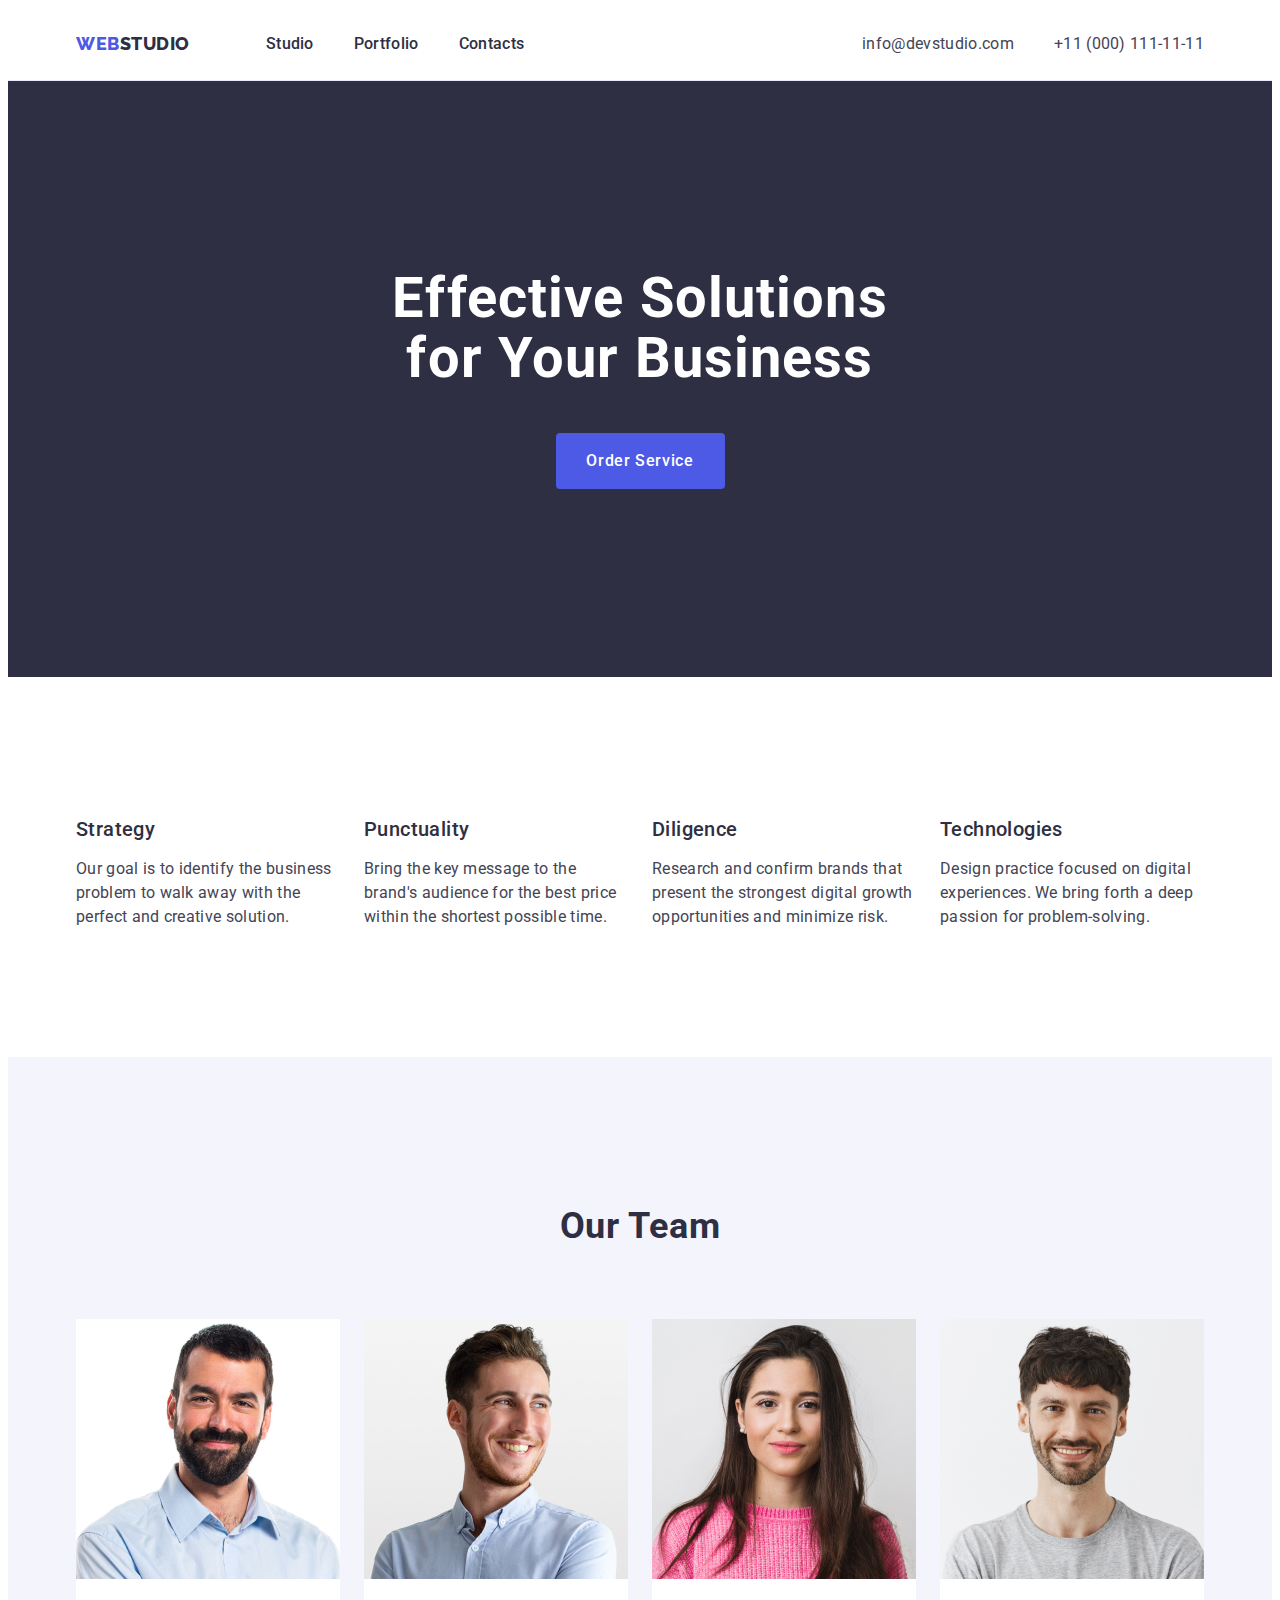
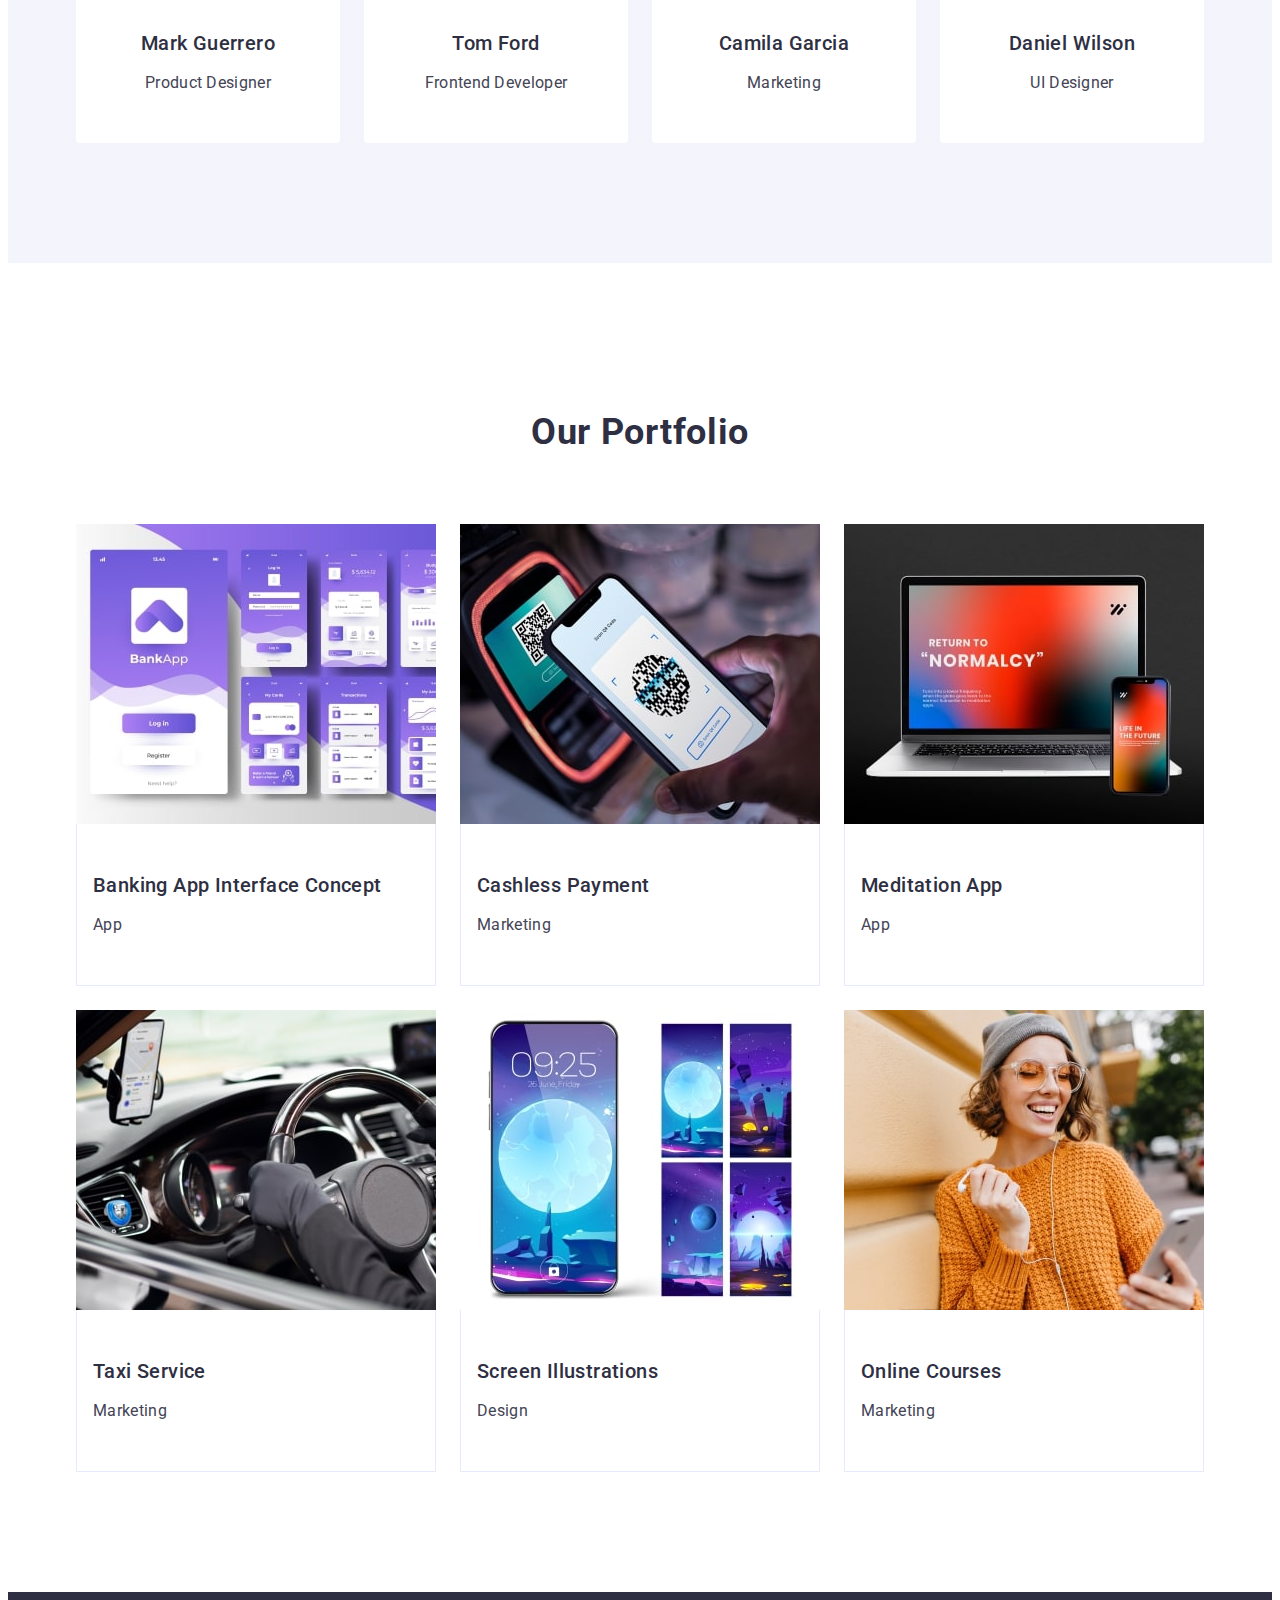
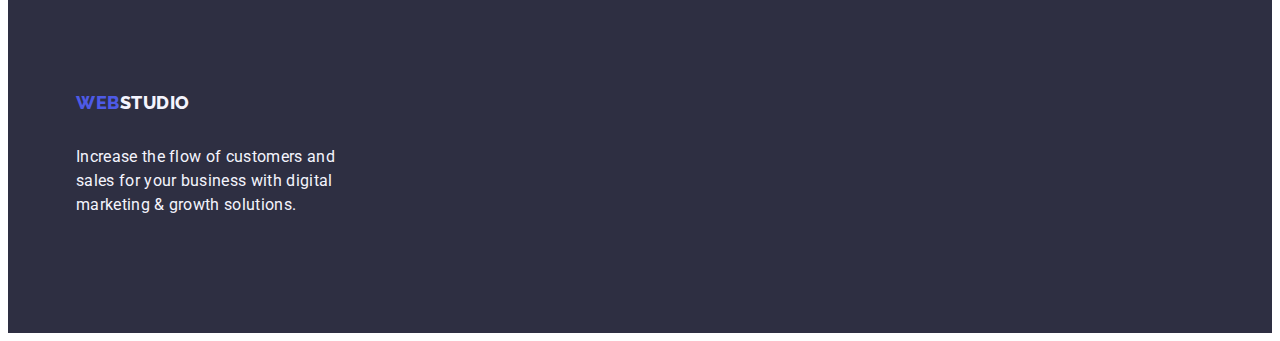
==== commit 064fd32a: "пщщ" ====
--- a/index.html
+++ b/index.html
@@ -170,7 +170,6 @@
           <h2 class="container-caption-portfolio caption">Our Portfolio</h2>
         <ul class="container-pic-portfolio list">
           <li class="container-img-portfolio link">
-            <a class="link" href="">
               <img
                 src="./images/img111.jpg"
                 alt="Banking App Interface Concept
@@ -182,10 +181,8 @@
                 <h2 class="title-h">Banking App Interface Concept</h2>
                 <p class="text">App</p>
               </div>
-            </a>
-          </li>
-          <li class="container-img-portfolio link">
-            <a class="link" href="">
+          </li>
+          <li class="container-img-portfolio link">
               <img
                 src="./images/img222.jpg"
                 alt="Cashless Payment
@@ -197,10 +194,8 @@
                 <h2 class="title-h">Cashless Payment</h2>
                 <p class="text">Marketing</p>
               </div>
-            </a>
-          </li>
-          <li class="container-img-portfolio link">
-            <a class="link" href="">
+          </li>
+          <li class="container-img-portfolio link">
               <img
                 src="images/img333.jpg"
                 alt="Meditation App
@@ -212,10 +207,8 @@
                 <h2 class="title-h">Meditation App</h2>
                 <p class="text">App</p>
               </div>
-            </a>
-          </li>
-          <li class="container-img-portfolio link">
-            <a class="link" href="">
+          </li>
+          <li class="container-img-portfolio link">
               <img
                 src="./images/img444.jpg"
                 alt="Taxi Service
@@ -227,10 +220,8 @@
                 <h2 class="title-h">Taxi Service</h2>
                 <p class="text">Marketing</p>
               </div>
-            </a>
-          </li>
-          <li class="container-img-portfolio link">
-            <a class="link" href="">
+          </li>
+          <li class="container-img-portfolio link">
               <img
                 src="./images/img555.jpg"
                 alt="Screen Illustrations
@@ -242,10 +233,8 @@
                 <h2 class="title-h">Screen Illustrations</h2>
                 <p class="text">Design</p>
               </div>
-            </a>
-          </li>
-          <li class="container-img-portfolio link">
-            <a class="link" href="">
+          </li>
+          <li class="container-img-portfolio link">
               <img
                 src="./images/img666.jpg"
                 alt="Online Courses
@@ -257,7 +246,6 @@
                 <h2 class="title-h">Online Courses</h2>
                 <p class="text">Marketing</p>
               </div>
-            </a>
           </li>
         </ul>
       </div>
--- a/css/styles.css
+++ b/css/styles.css
@@ -278,6 +278,7 @@
   flex-wrap: wrap;
   column-gap: 24px; 
   row-gap: 48px;
+  gap: 24px;
 }
 
 .container-img-portfolio {
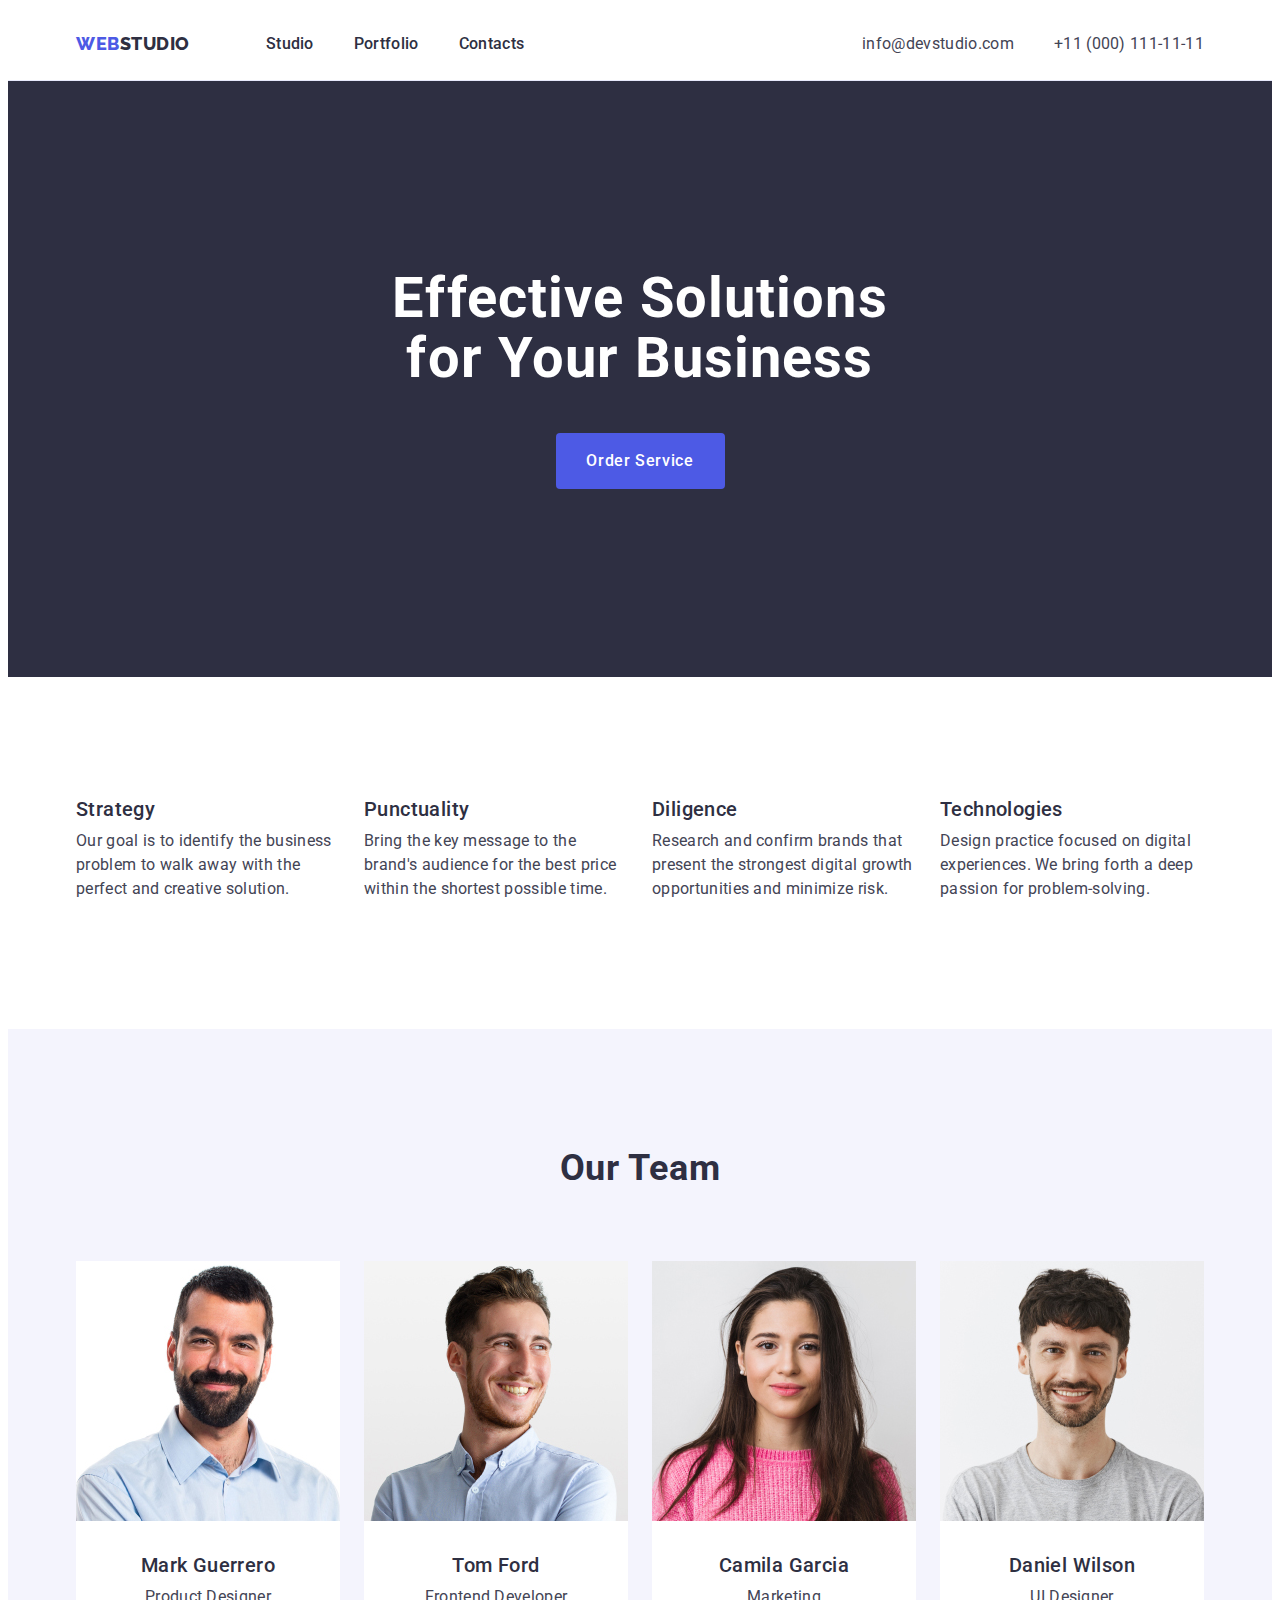
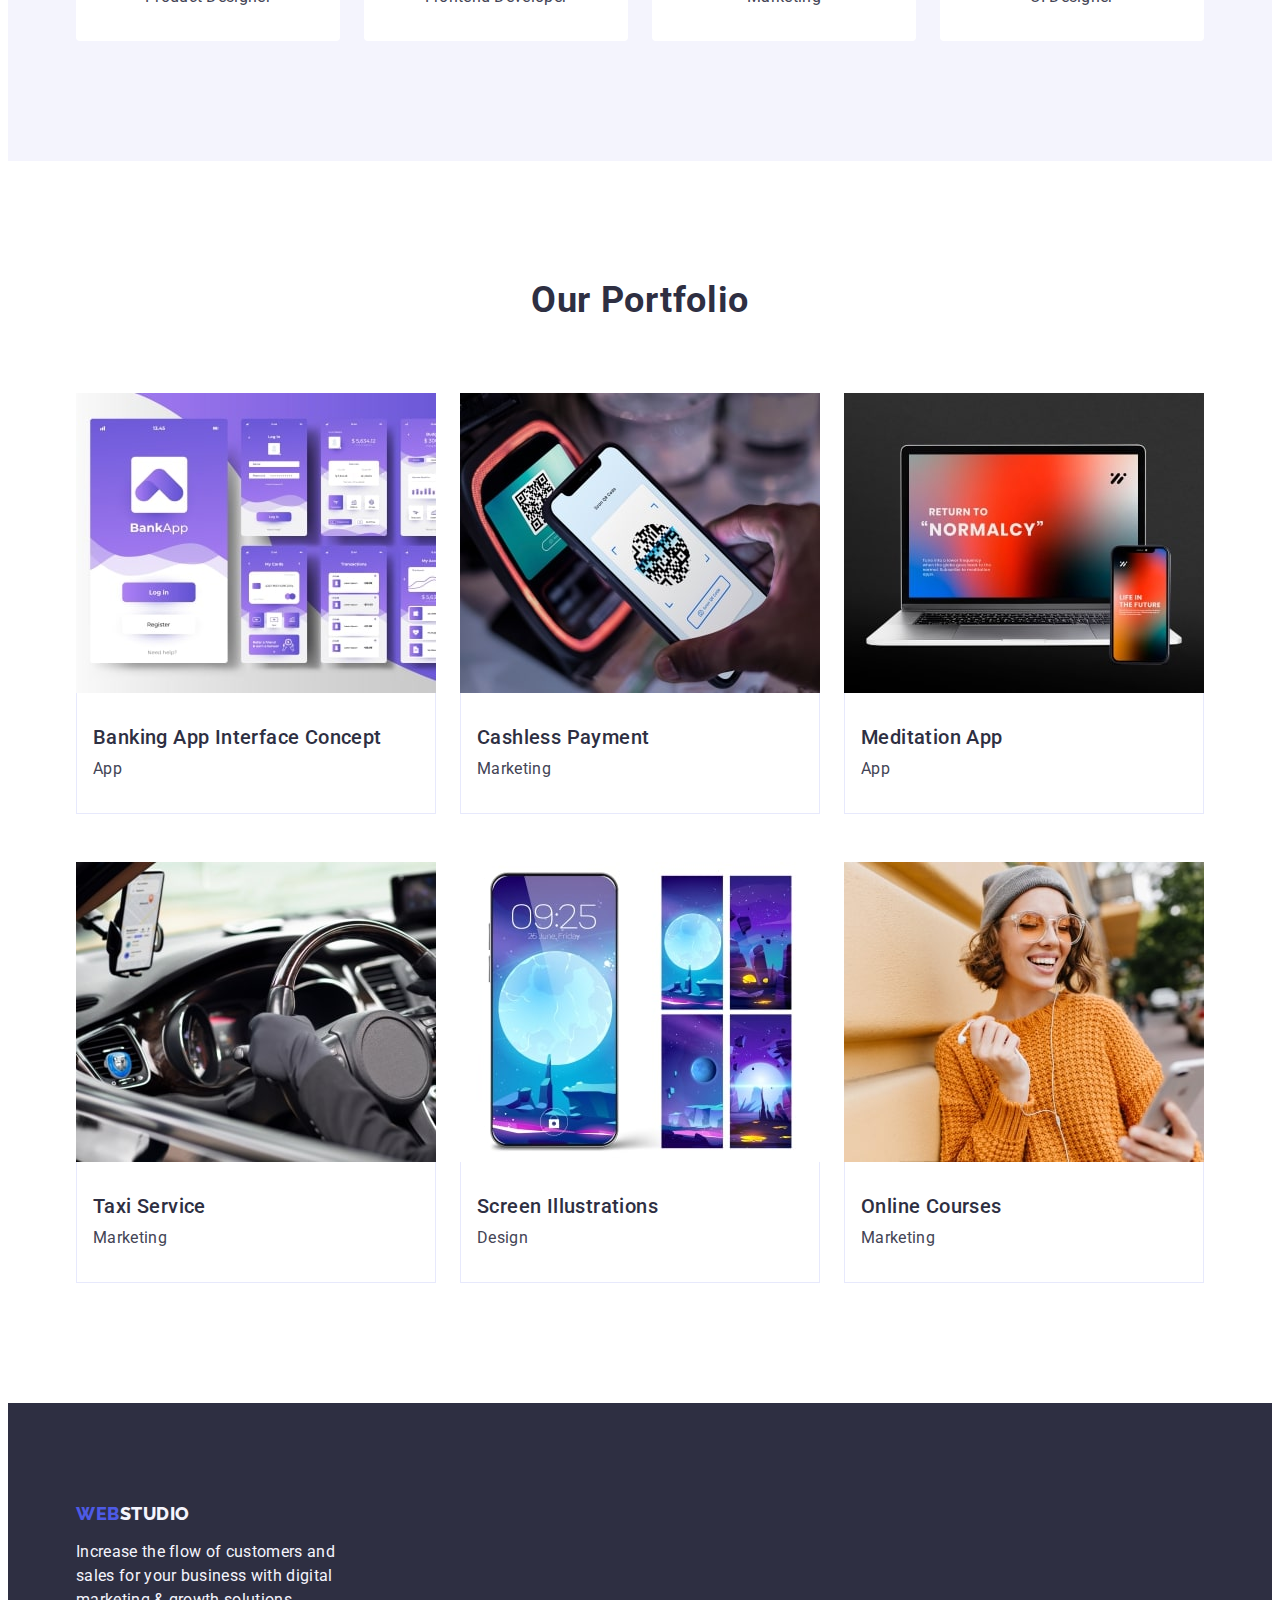
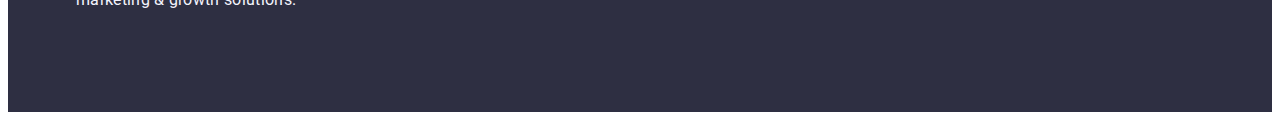
==== commit 8c533bff: "bnm" ====
--- a/index.html
+++ b/index.html
@@ -178,7 +178,7 @@
                 height="300"
               />
               <div class="mini-container-img-portfolio">
-                <h2 class="title-h">Banking App Interface Concept</h2>
+                <h3 class="title-h">Banking App Interface Concept</h3>
                 <p class="text">App</p>
               </div>
           </li>
@@ -191,7 +191,7 @@
                 height="300"
               />
               <div class="mini-container-img-portfolio">
-                <h2 class="title-h">Cashless Payment</h2>
+                <h3 class="title-h">Cashless Payment</h3>
                 <p class="text">Marketing</p>
               </div>
           </li>
@@ -204,7 +204,7 @@
                 height="300"
               />
               <div class="mini-container-img-portfolio">
-                <h2 class="title-h">Meditation App</h2>
+                <h3 class="title-h">Meditation App</h3>
                 <p class="text">App</p>
               </div>
           </li>
@@ -217,7 +217,7 @@
                 height="300"
               />
               <div class="mini-container-img-portfolio">
-                <h2 class="title-h">Taxi Service</h2>
+                <h3 class="title-h">Taxi Service</h3>
                 <p class="text">Marketing</p>
               </div>
           </li>
@@ -230,7 +230,7 @@
                 height="300"
               />
               <div class="mini-container-img-portfolio">
-                <h2 class="title-h">Screen Illustrations</h2>
+                <h3 class="title-h">Screen Illustrations</h3>
                 <p class="text">Design</p>
               </div>
           </li>
@@ -243,7 +243,7 @@
                 height="300"
               />
               <div class="mini-container-img-portfolio">
-                <h2 class="title-h">Online Courses</h2>
+                <h3 class="title-h">Online Courses</h3>
                 <p class="text">Marketing</p>
               </div>
           </li>
--- a/css/styles.css
+++ b/css/styles.css
@@ -33,7 +33,7 @@
   clip: rect(0 0 0 0);
   overflow: hidden;
 }
-.heading .title-h .text .caption .footer-text {
+.heading .title-h .text .caption .footer-text, h1, h2, h3, h4, h5, h6, p {
   margin: 0;
 }
 .list {
@@ -240,7 +240,6 @@
 .container-img-our-team {
   gap: 24px;
   flex-wrap: wrap;
-  row-gap: 48px;
 }
 .container-pic {
   width: calc((100% - 72px) / 4);
@@ -276,9 +275,8 @@
 
 .container-pic-portfolio {
   flex-wrap: wrap;
-  column-gap: 24px; 
+  column-gap: 24px;
   row-gap: 48px;
-  gap: 24px;
 }
 
 .container-img-portfolio {
@@ -320,8 +318,8 @@
   font-weight: 500;
   line-height: 1.2;
   letter-spacing: 0.02em;
+  color: var(--footer-color);
   margin-bottom: 8px;
-  color: var(--footer-color);
 }
 .caption {
   color: var(--footer-color);
